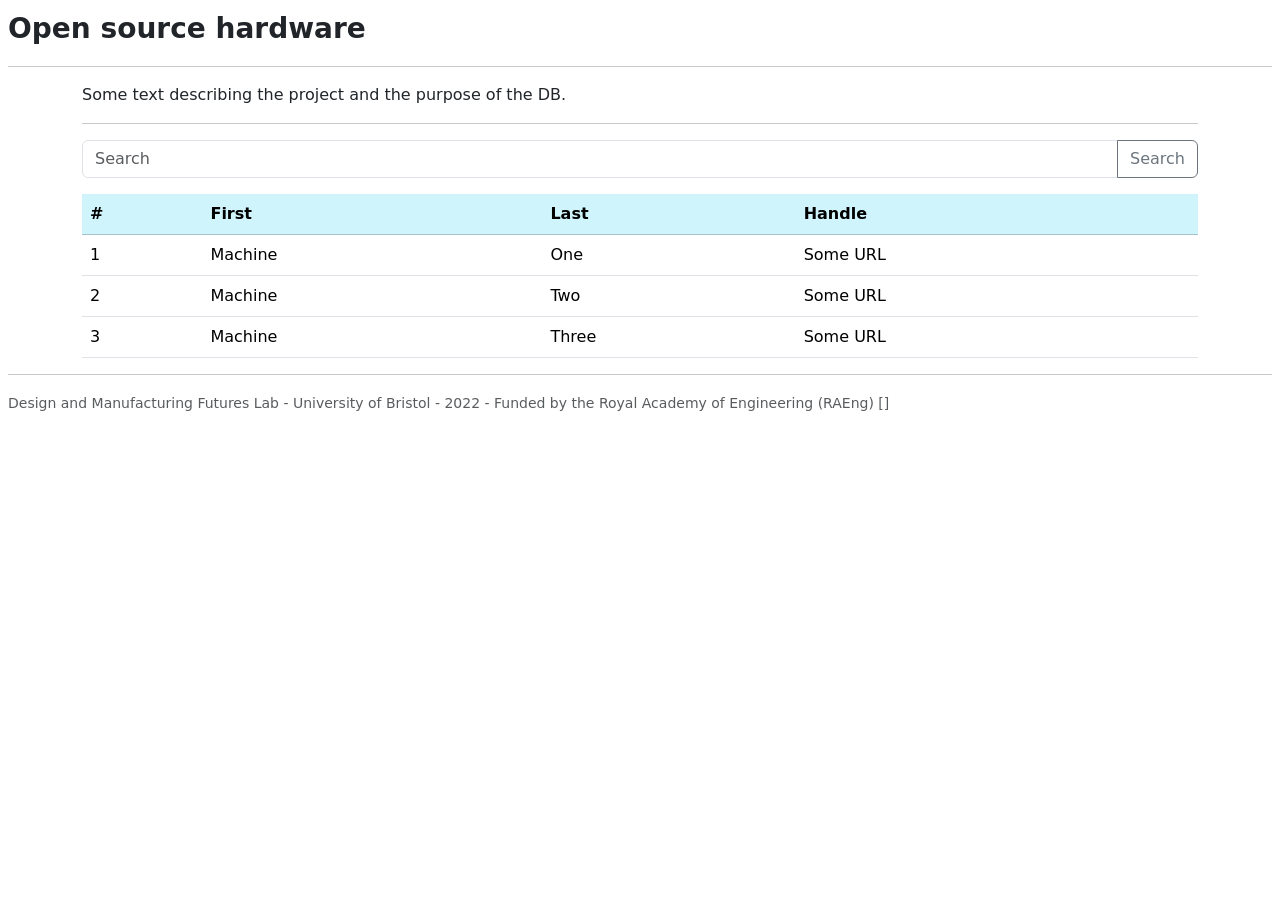
==== docs/index.html @ 44e5e558 "Initial Commit" ====
<!DOCTYPE html>
<html lang="en">
<head>
	<meta charset="UTF-8">
	<meta name="viewport" content="width=device-width, initial-scale=1.0">
	<meta http-equiv="X-UA-Compatible" content="ie=edge">
	<title>HTML 5 Boilerplate</title>
	<!-- Bootstrap -->
	<link href="https://cdn.jsdelivr.net/npm/bootstrap@5.2.1/dist/css/bootstrap.min.css" rel="stylesheet" integrity="sha384-iYQeCzEYFbKjA/T2uDLTpkwGzCiq6soy8tYaI1GyVh/UjpbCx/TYkiZhlZB6+fzT" crossorigin="anonymous">
	<link href="./style.css" rel="stylesheet" >
</head>
<body class="p-2">
	
	<header>
		<span class="fs-3 fw-bold">Open source hardware</span>
		<hr />
	</header>

	<div class="container-sm">
		<p>Some text describing the project and the purpose of the DB.</p>
		<hr />
	</div>



	<div class="container-sm">
		<div class="input-group mb-3">
			<input 
				type="text" 
				class="form-control" 
				placeholder="Search"
				aria-label="Search"
				aria-describedby="search-btn"
				id="search-term"
			>
			<button
				class="btn btn-outline-secondary" 
				type="button"
				id="search-btn"
			>Search</button>
		</div>
	</div>

	<div class="container-sm">
		<table class="table table-hover">
			<thead class="table-info">
				<tr>
					<th scope="col">#</th>
					<th scope="col">First</th>
					<th scope="col">Last</th>
					<th scope="col">Handle</th>
				</tr>
			</thead>
			<tbody id="table-data">
			</tbody>
		</table>
	</div>

    <footer>
		<hr />
		<p class="text-muted"><small>Design and Manufacturing Futures Lab - University of Bristol - 2022 - Funded by the Royal Academy of Engineering (RAEng) []</small></p>
	</footer>
  
</body>

<script type="module" src="./main.mjs"></script>

<!-- Bootstrap -->
<script src="https://cdn.jsdelivr.net/npm/bootstrap@5.2.1/dist/js/bootstrap.bundle.min.js" integrity="sha384-u1OknCvxWvY5kfmNBILK2hRnQC3Pr17a+RTT6rIHI7NnikvbZlHgTPOOmMi466C8" crossorigin="anonymous"></script>

</html>
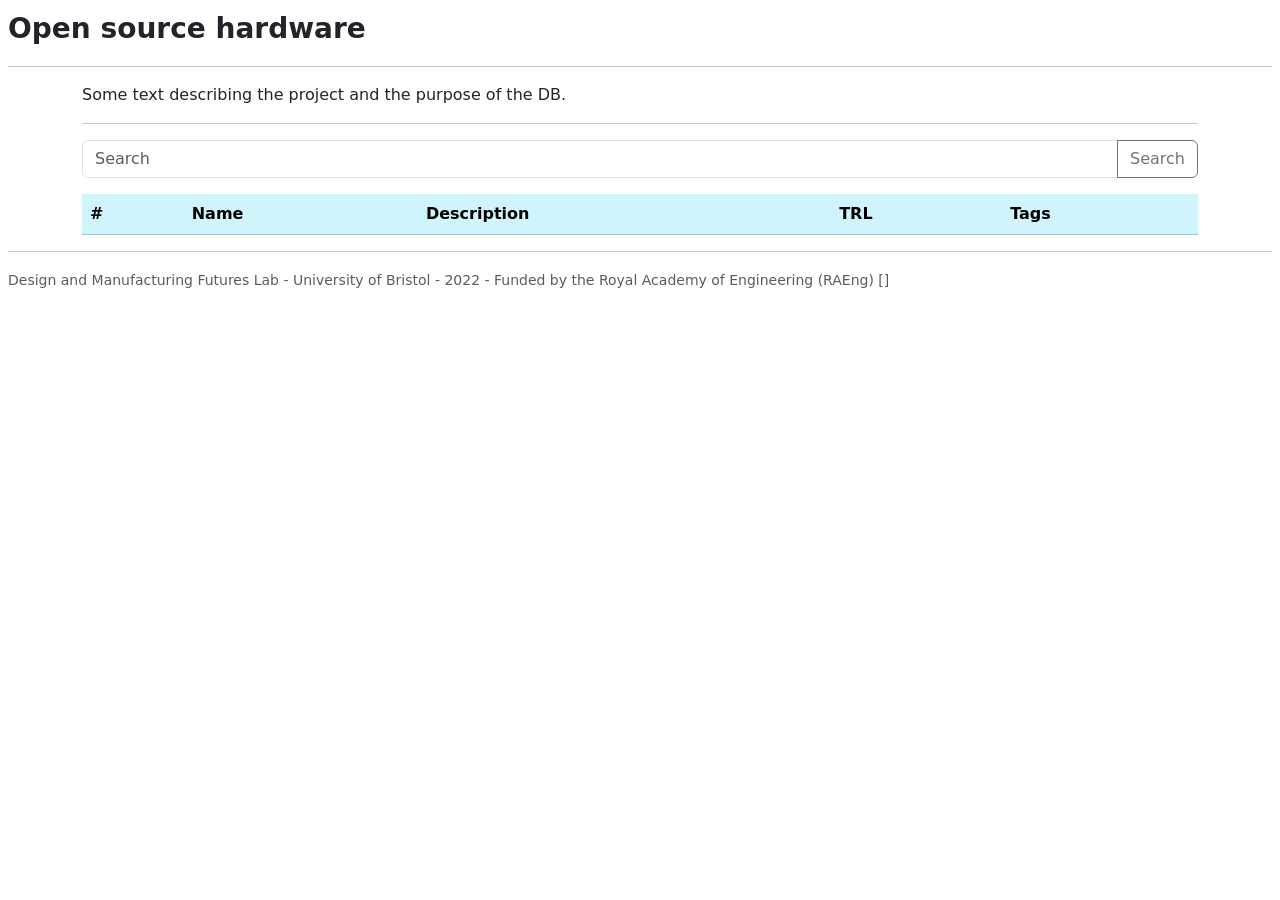
==== commit 9e3cd7cc: "Added csv and list to table" ====
--- a/docs/index.html
+++ b/docs/index.html
@@ -46,9 +46,10 @@
 			<thead class="table-info">
 				<tr>
 					<th scope="col">#</th>
-					<th scope="col">First</th>
-					<th scope="col">Last</th>
-					<th scope="col">Handle</th>
+					<th scope="col">Name</th>
+					<th scope="col">Description</th>
+					<th scope="col">TRL</th>
+					<th scope="col">Tags</th>
 				</tr>
 			</thead>
 			<tbody id="table-data">
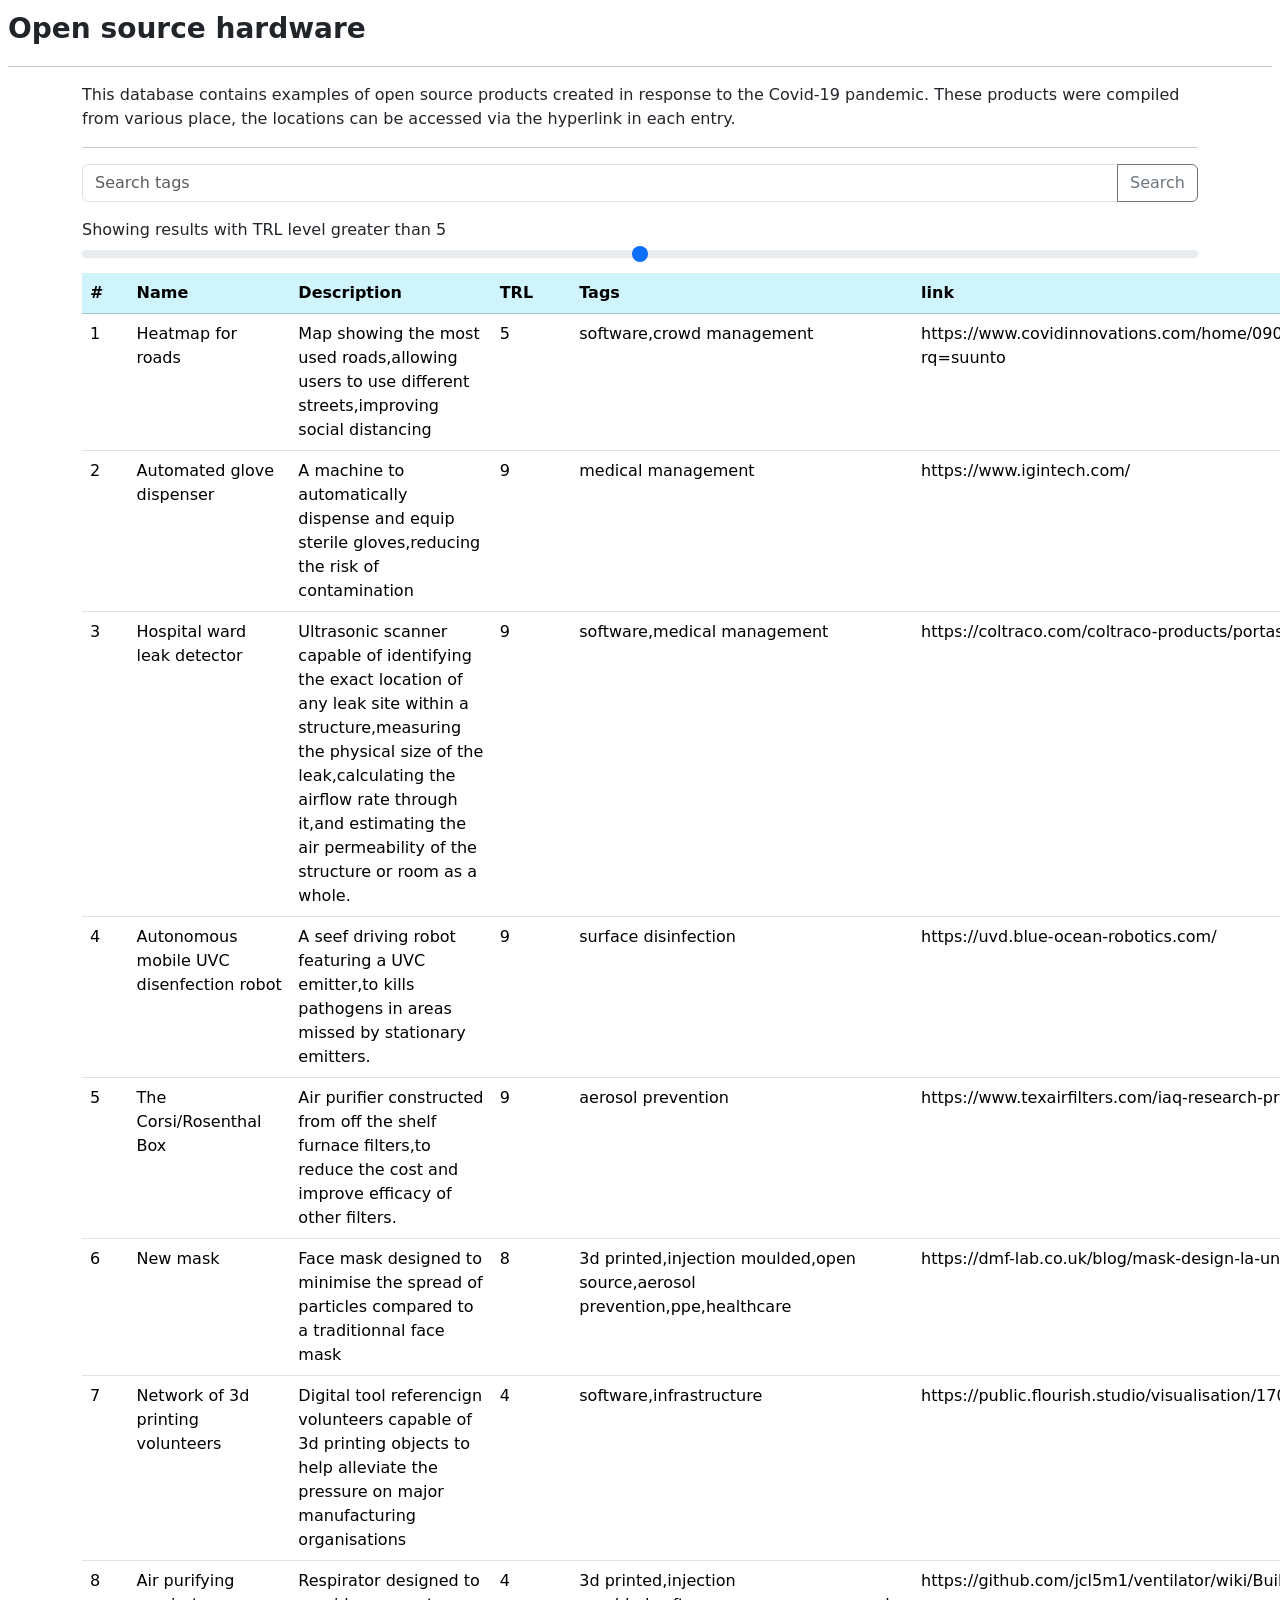
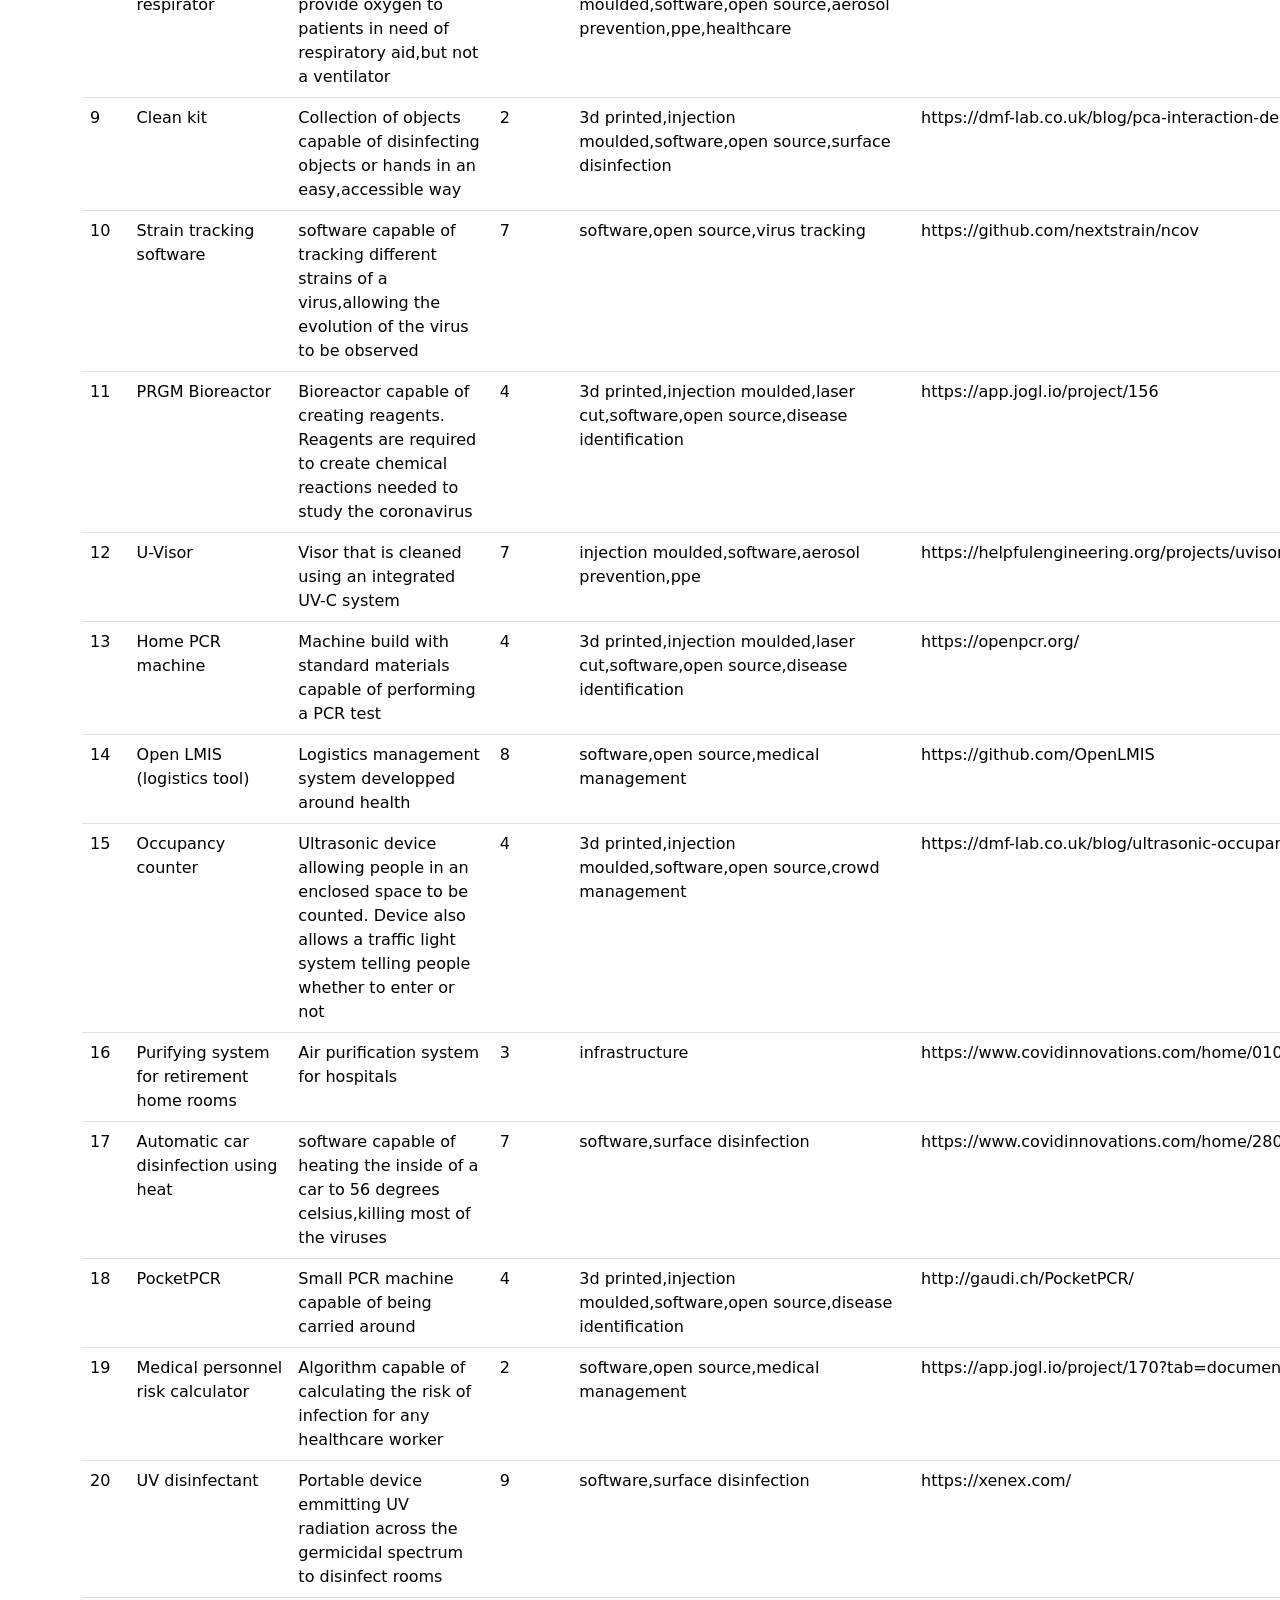
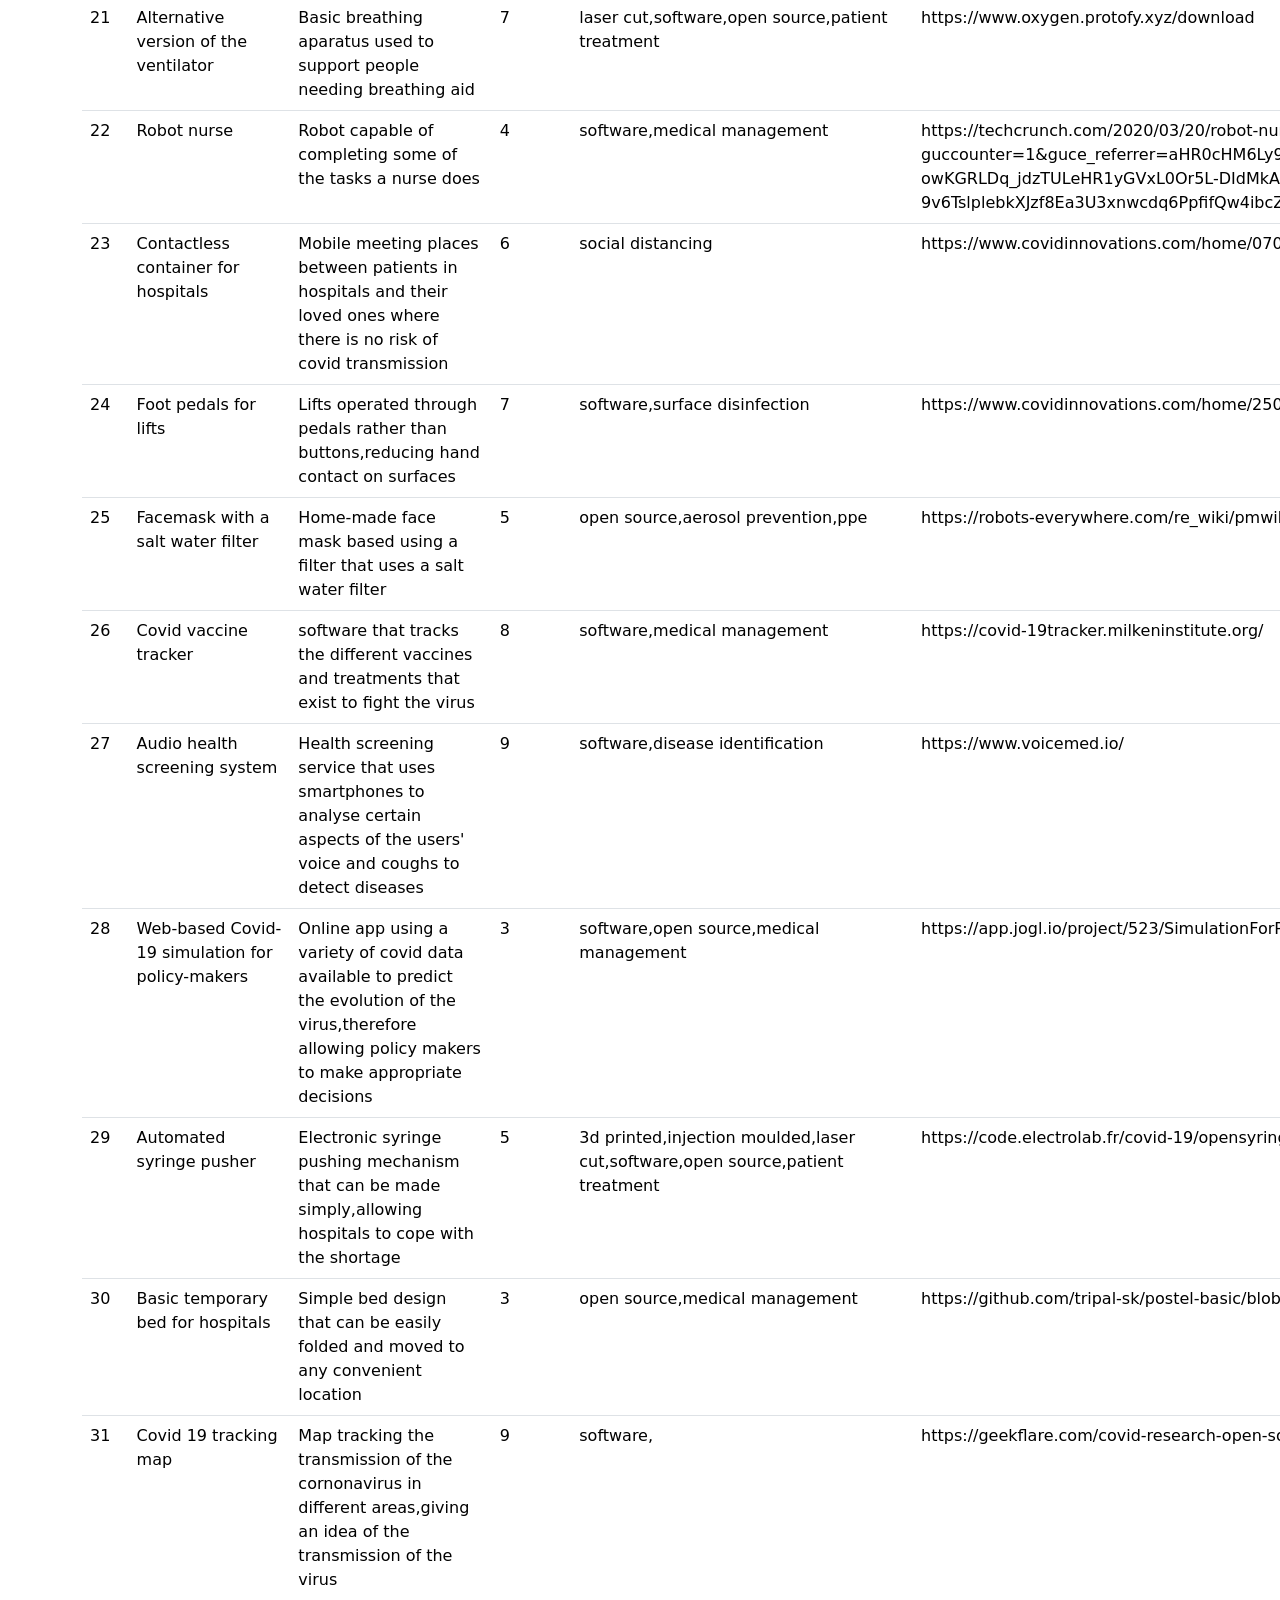
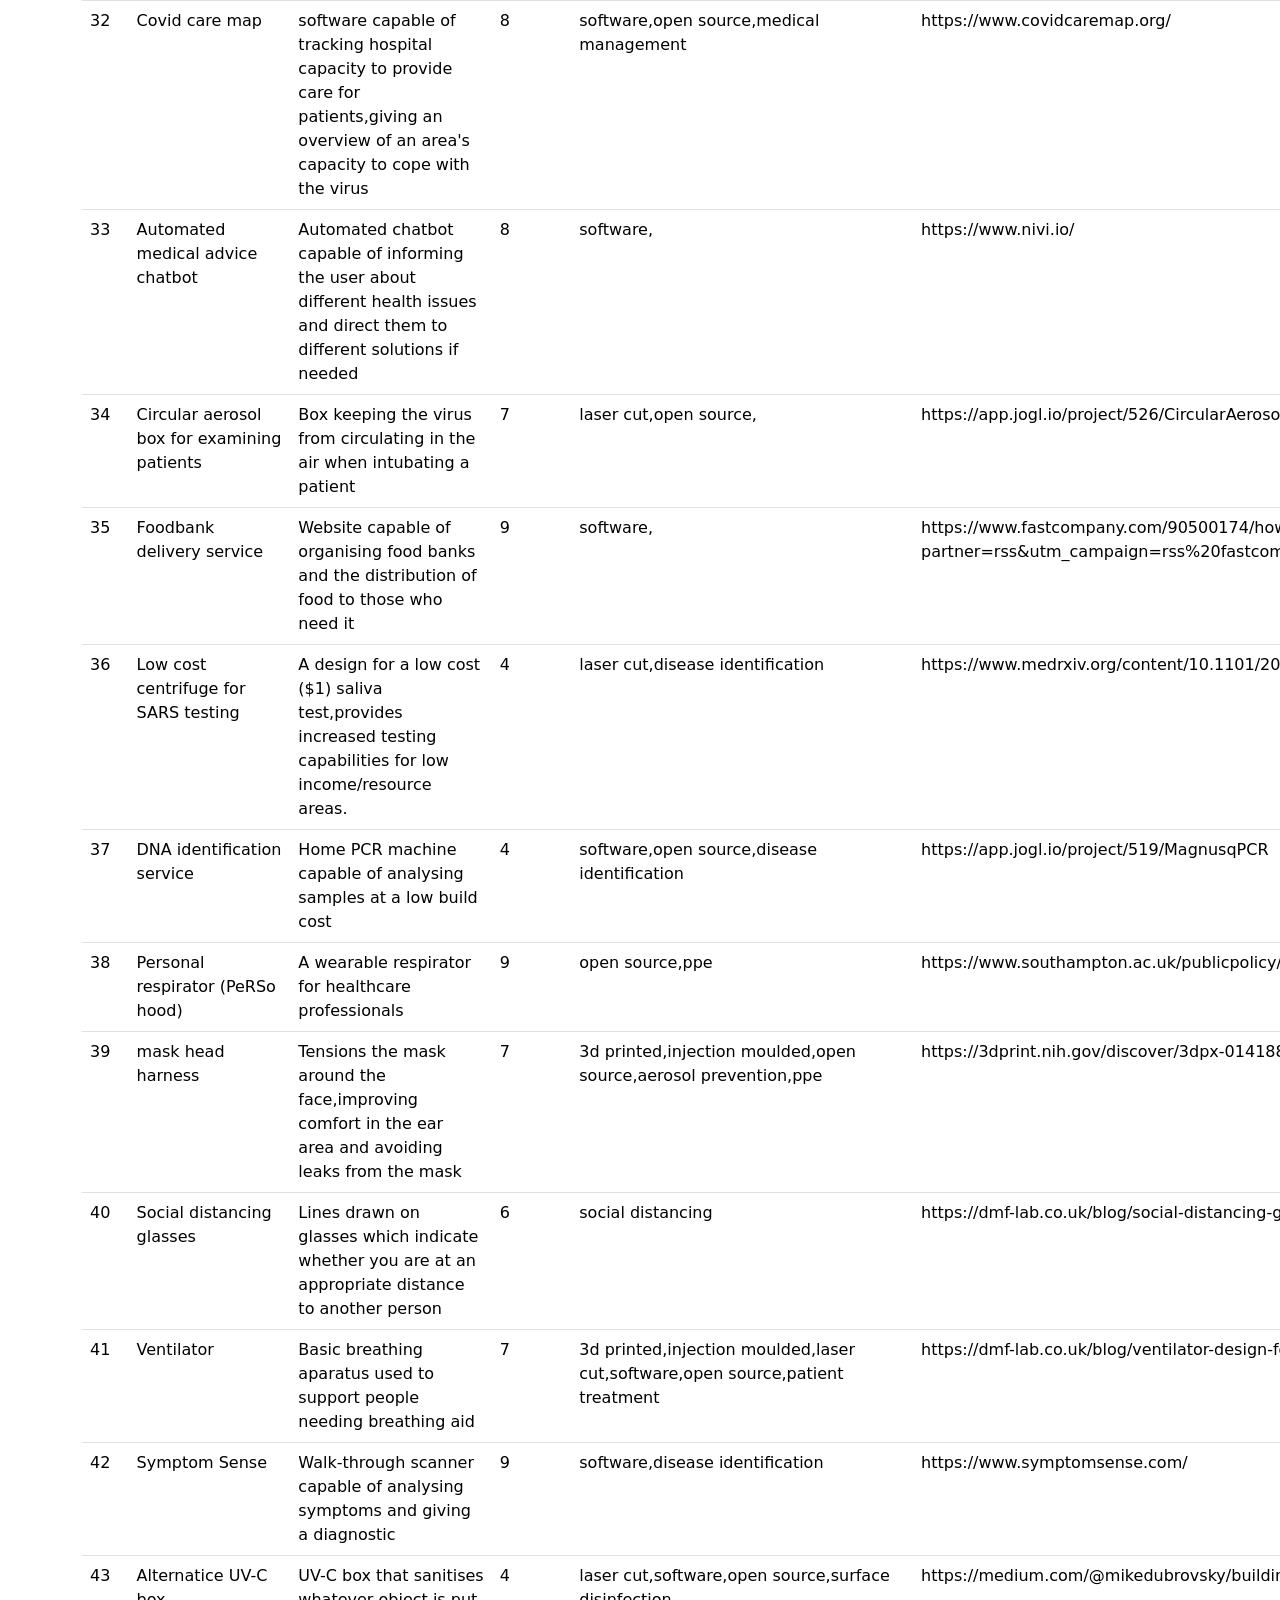
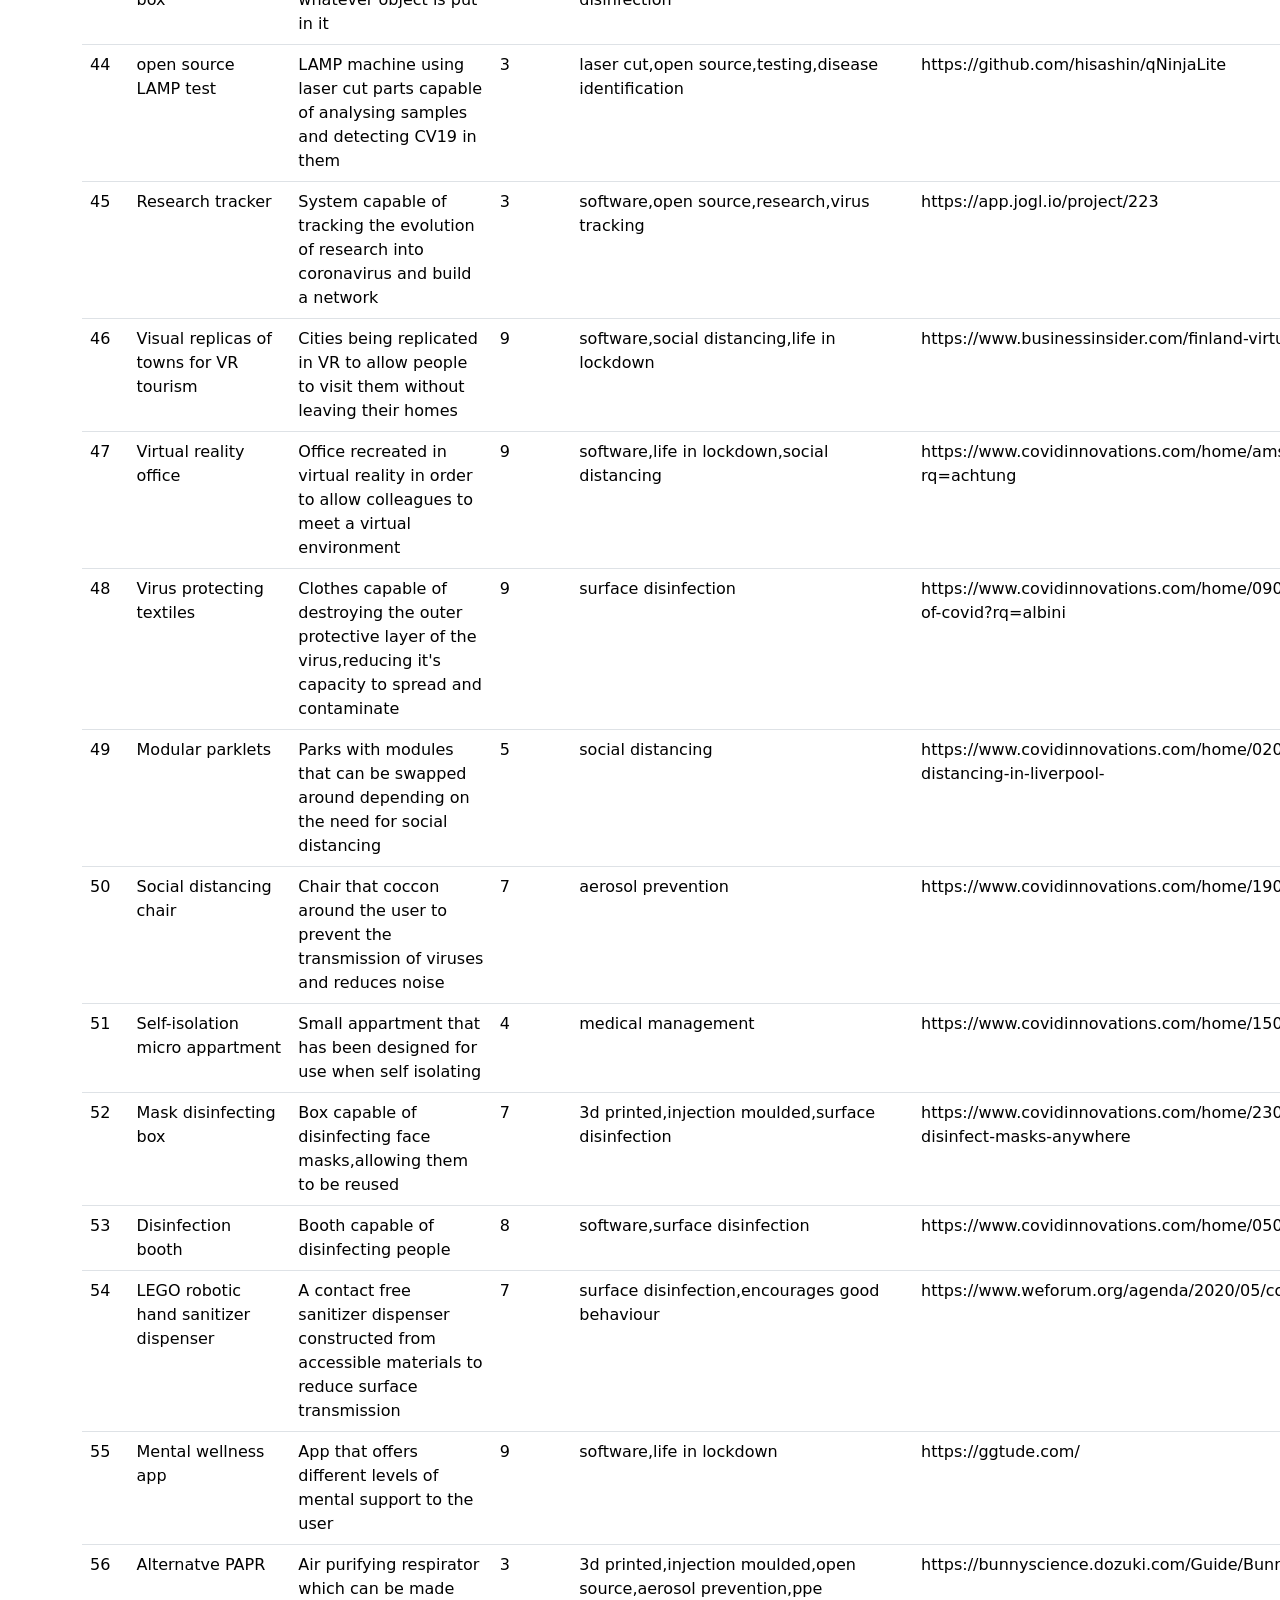
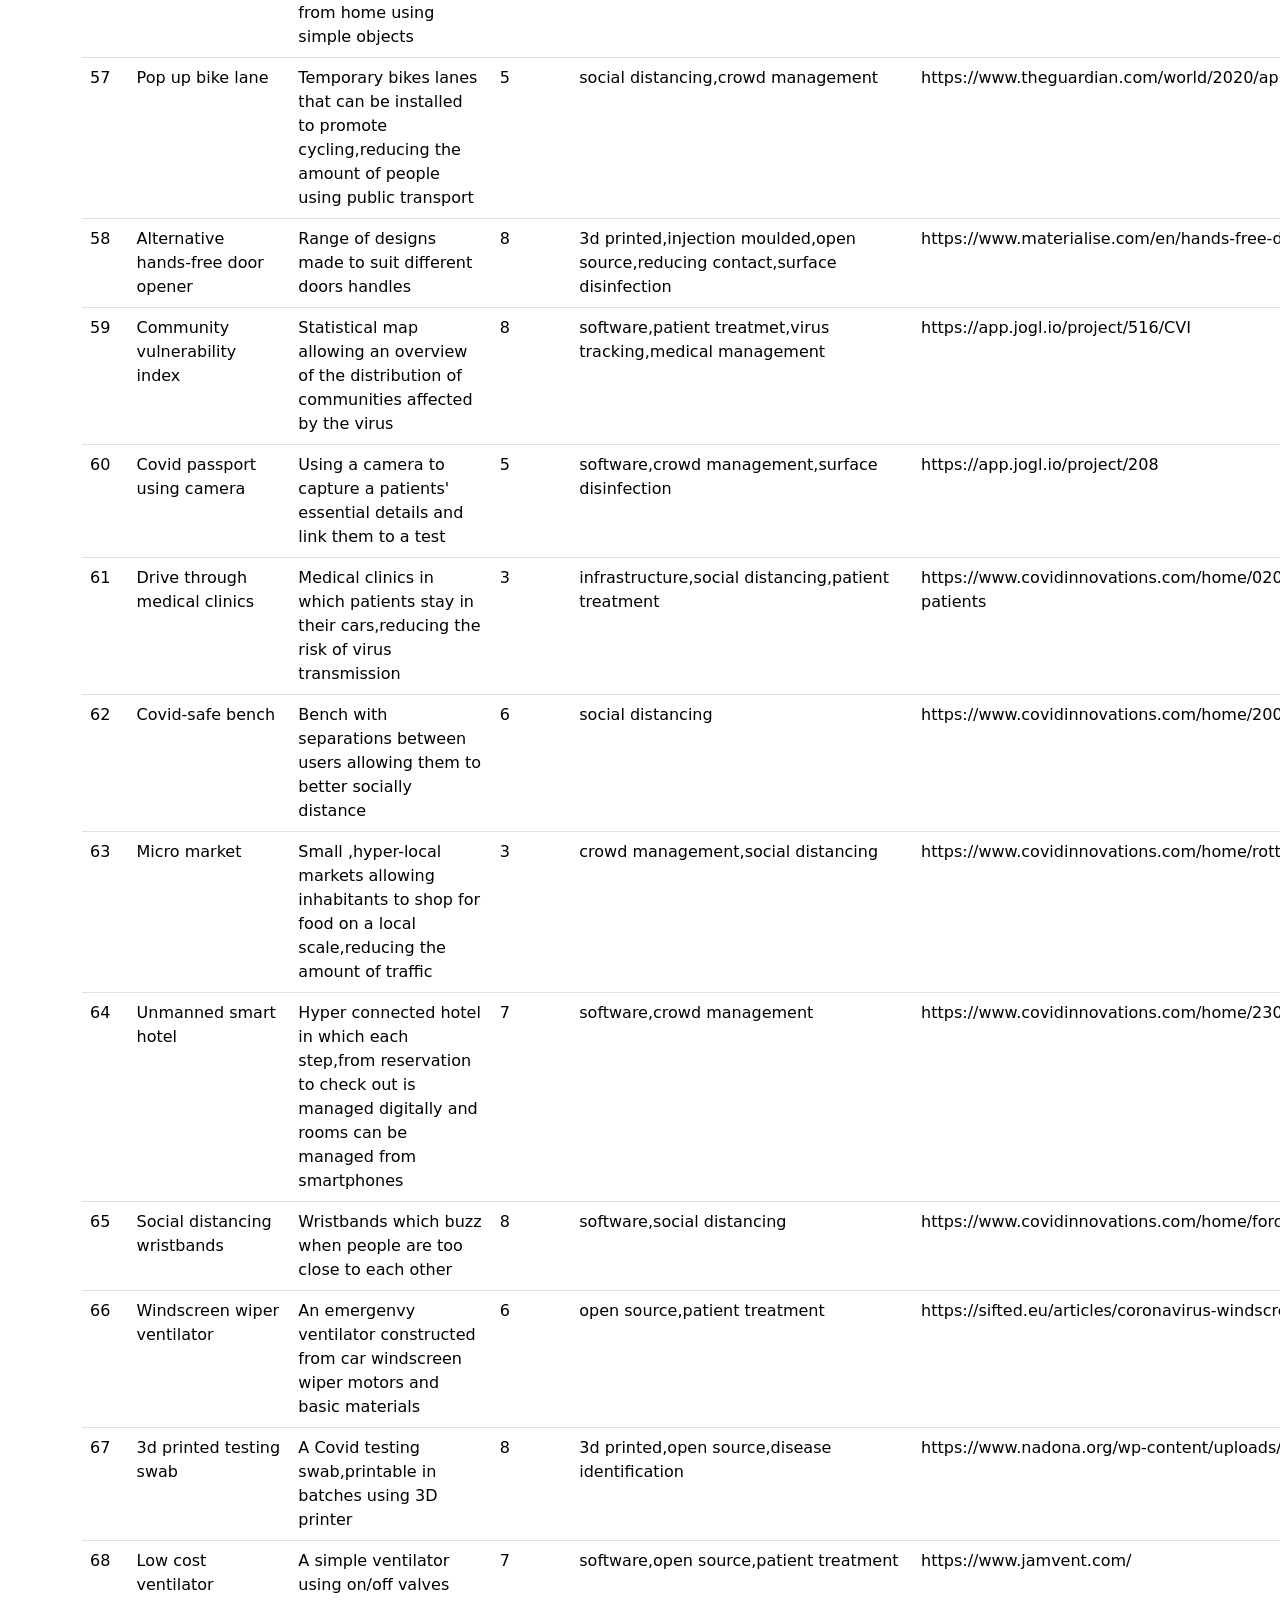
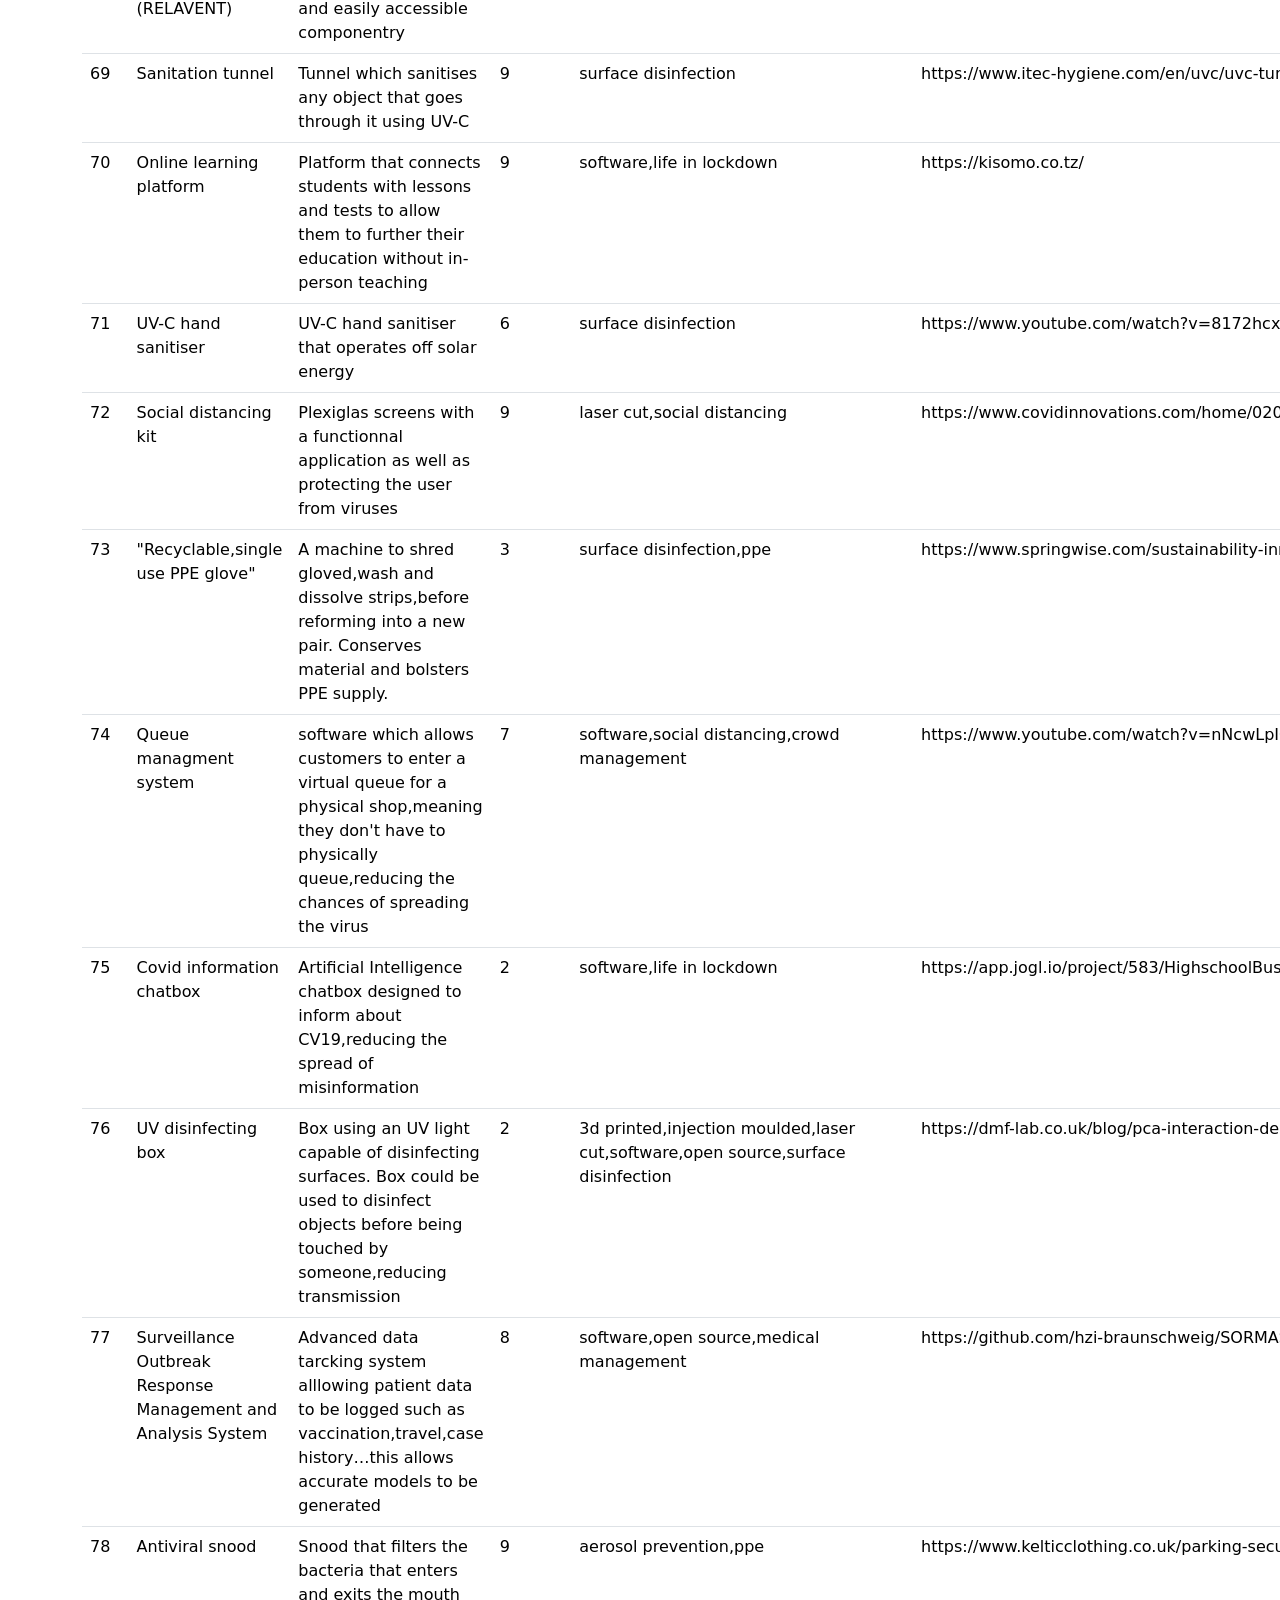
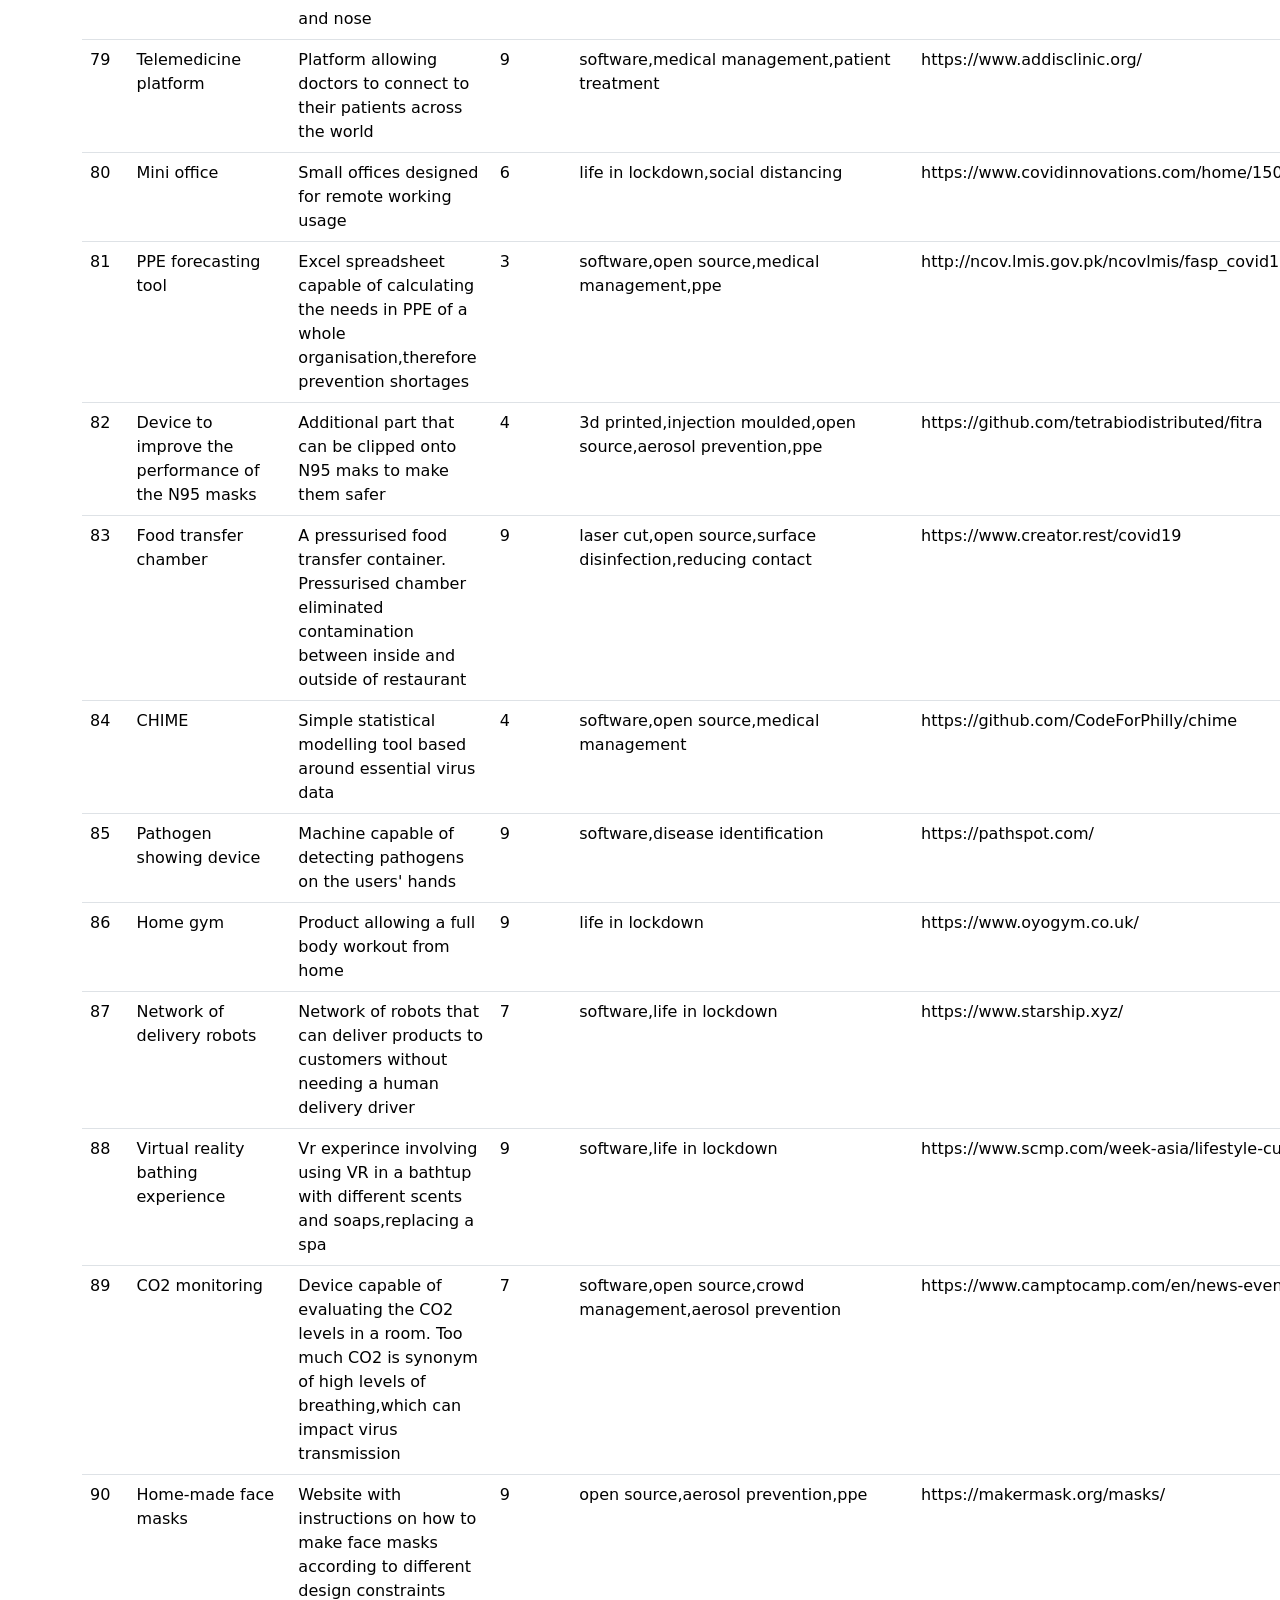
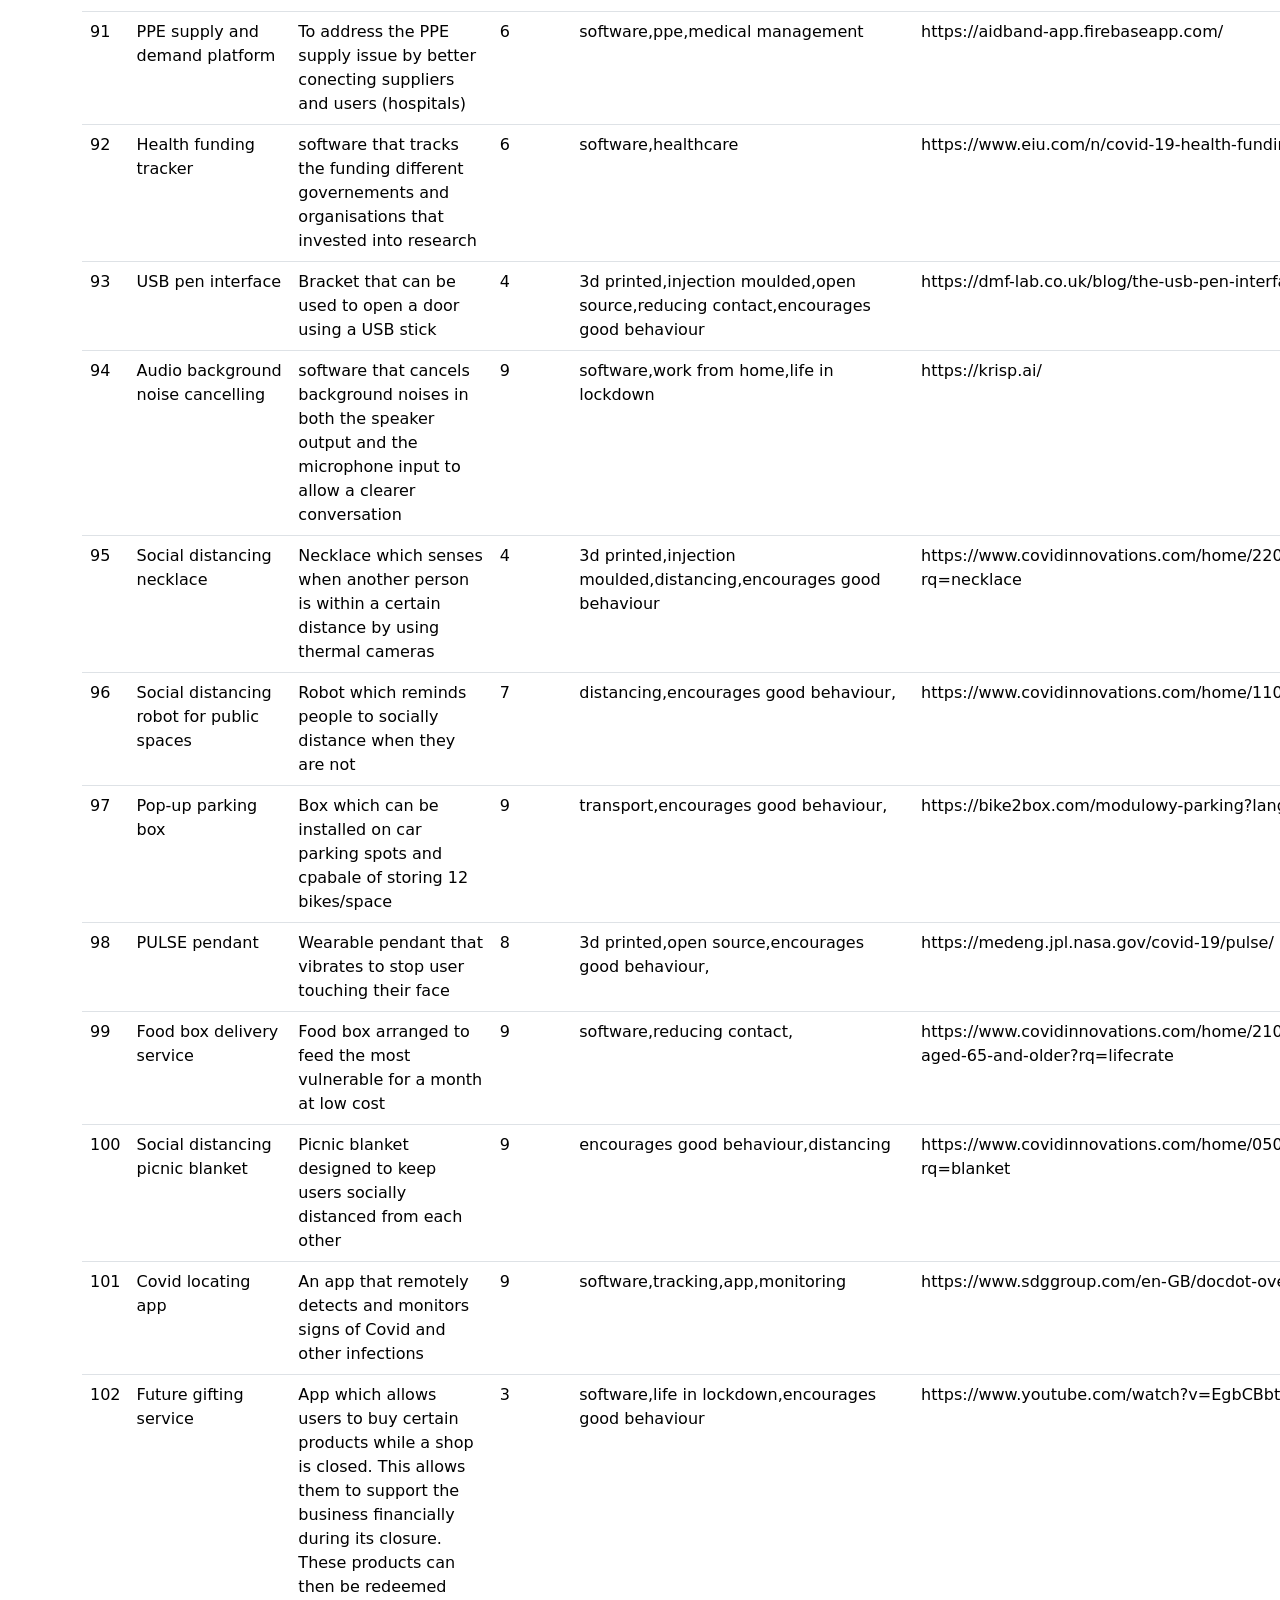
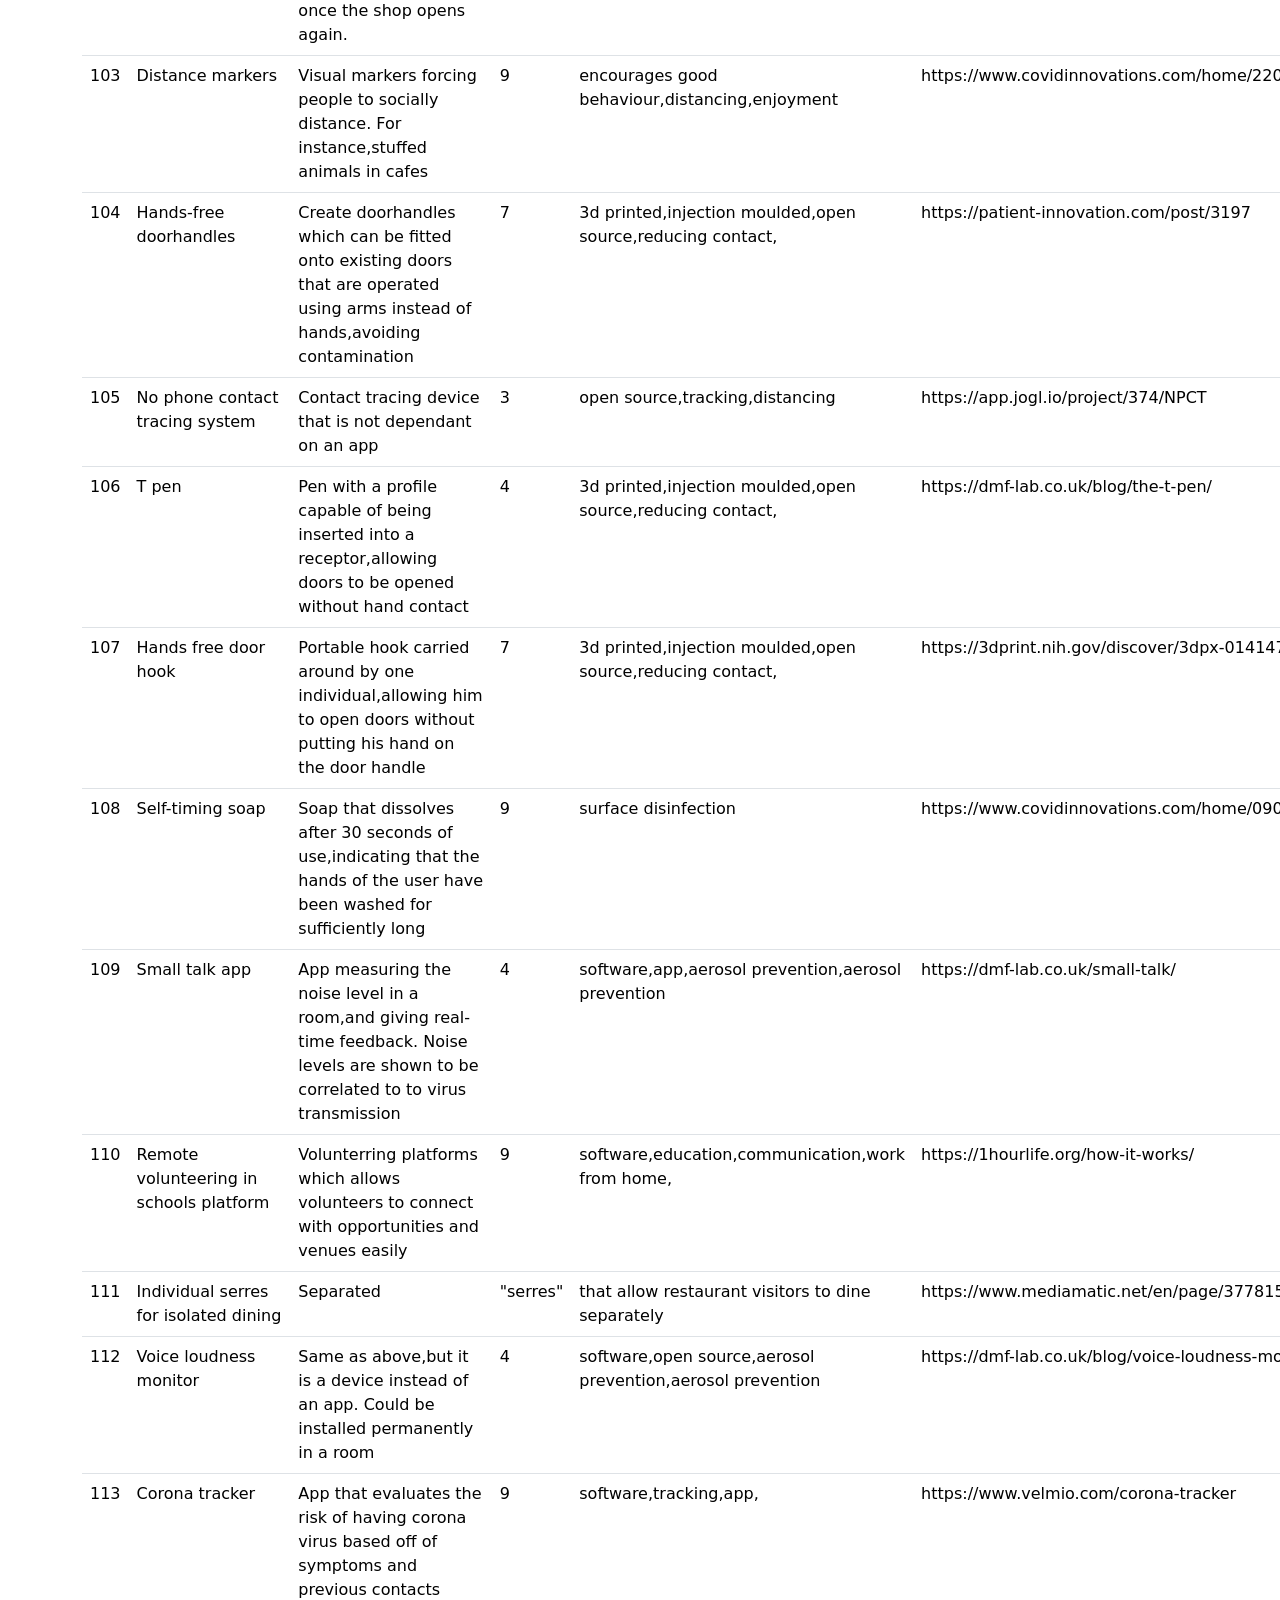
==== commit 874d4252: "Final commmit" ====
--- a/docs/index.html
+++ b/docs/index.html
@@ -17,7 +17,7 @@
 	</header>
 
 	<div class="container-sm">
-		<p>Some text describing the project and the purpose of the DB.</p>
+		<p>This database contains examples of open source products created in response to the Covid-19 pandemic. These products were compiled from various place, the locations can be accessed via the hyperlink in each entry.</p>
 		<hr />
 	</div>
 
@@ -28,8 +28,8 @@
 			<input 
 				type="text" 
 				class="form-control" 
-				placeholder="Search"
-				aria-label="Search"
+				placeholder="Search tags"
+				aria-label="Search tags"
 				aria-describedby="search-btn"
 				id="search-term"
 			>
@@ -41,15 +41,32 @@
 		</div>
 	</div>
 
+	<div class="container">
+		<label for="selectInput" class="pull-left">Showing results with TRL level greater than </label>
+
+		<output id="output">5</output>
+
+		<!-- Filter by TRL: <b> 1</b> <input data-slider-id="selectInput" type="range" class="span2" value="50" data-slider-min="1" data-slider-max="9" data-slider-step="1"/> <b> 9</b> -->
+		<!-- <label for="customRange3" class="form-label">Filter by TRL</label> -->
+		<!-- <label for="" class="pull-right">9</label> -->
+		<!-- <b>1</b> -->
+		<input type="range" class="form-range" min="1" max="9" step="1" id="selectInput">	
+		<!-- <b>9</b> -->
+	</div>
+
+
+
+
 	<div class="container-sm">
 		<table class="table table-hover">
 			<thead class="table-info">
-				<tr>
+				<tr class="clickable-row" data-href="https://getbootstrap.com/docs/5.0/content/tables/">
 					<th scope="col">#</th>
 					<th scope="col">Name</th>
 					<th scope="col">Description</th>
 					<th scope="col">TRL</th>
 					<th scope="col">Tags</th>
+					<th scope="col">link</th>
 				</tr>
 			</thead>
 			<tbody id="table-data">
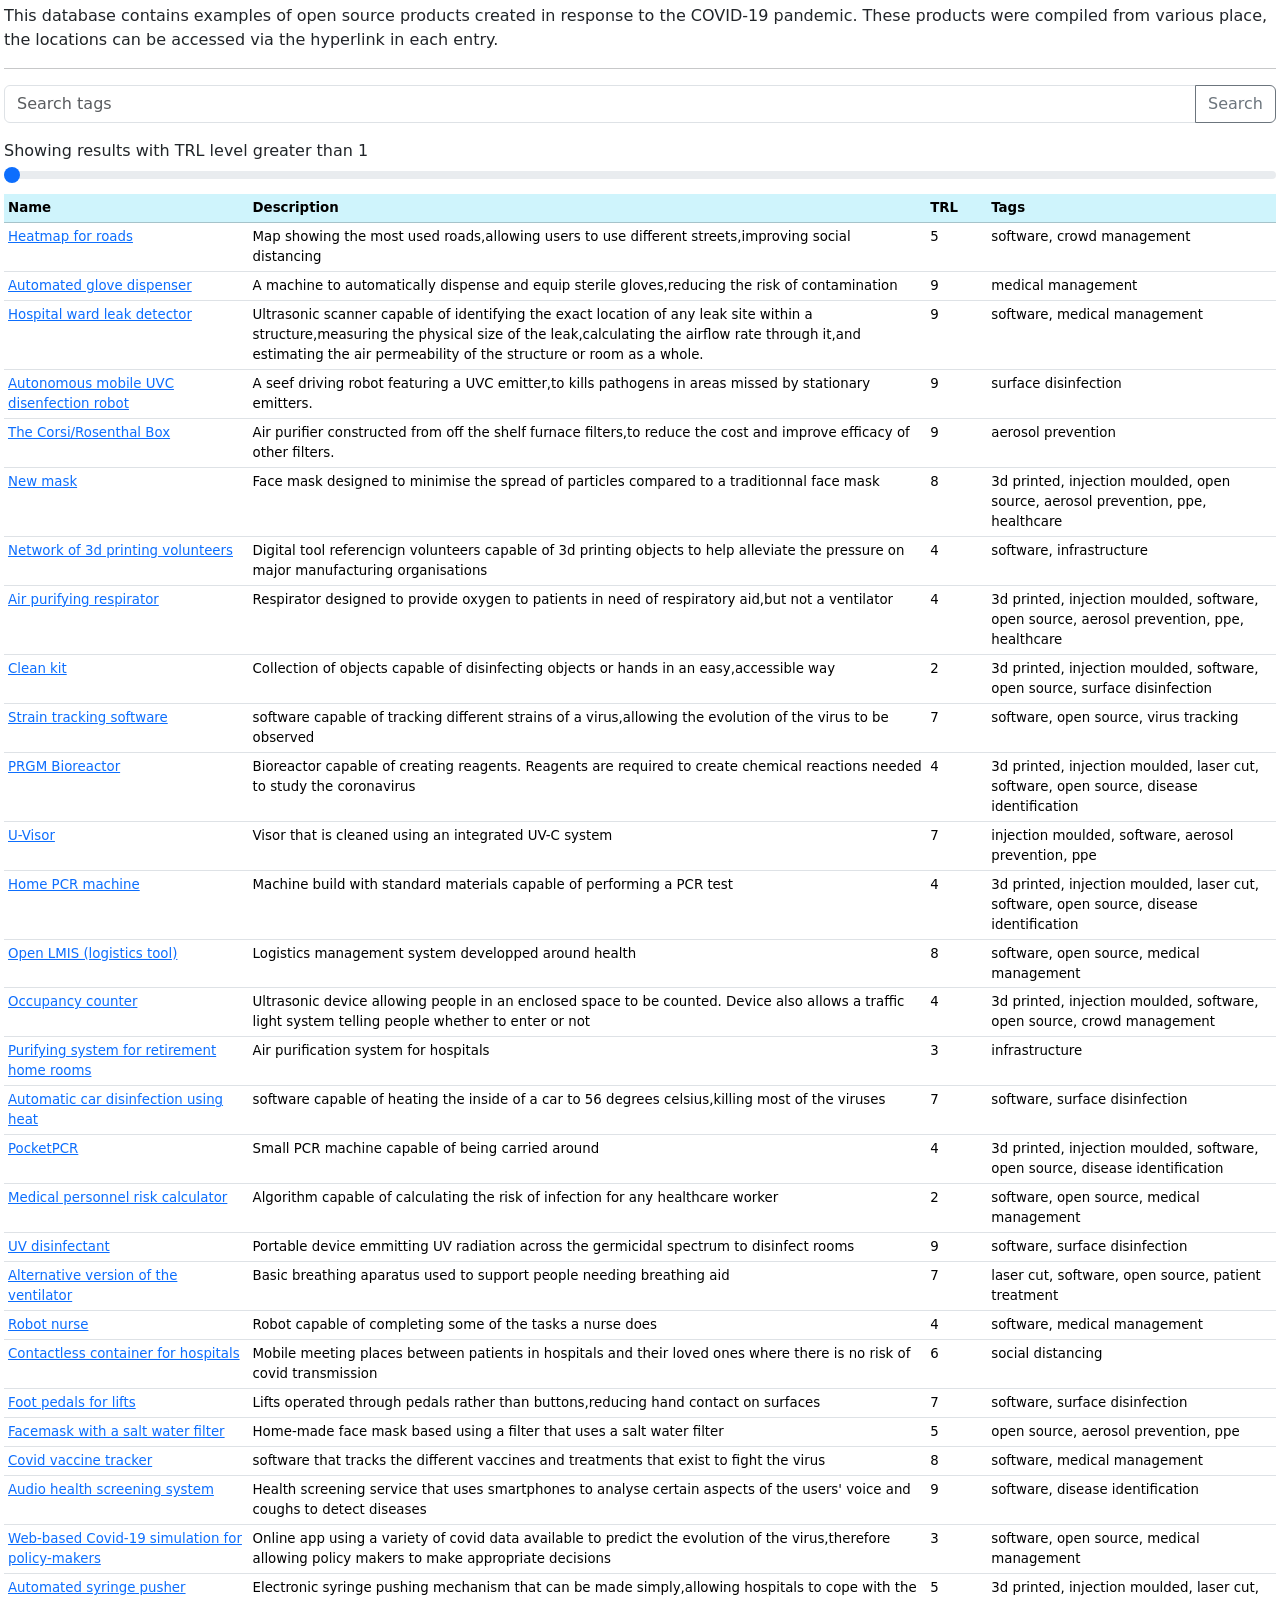
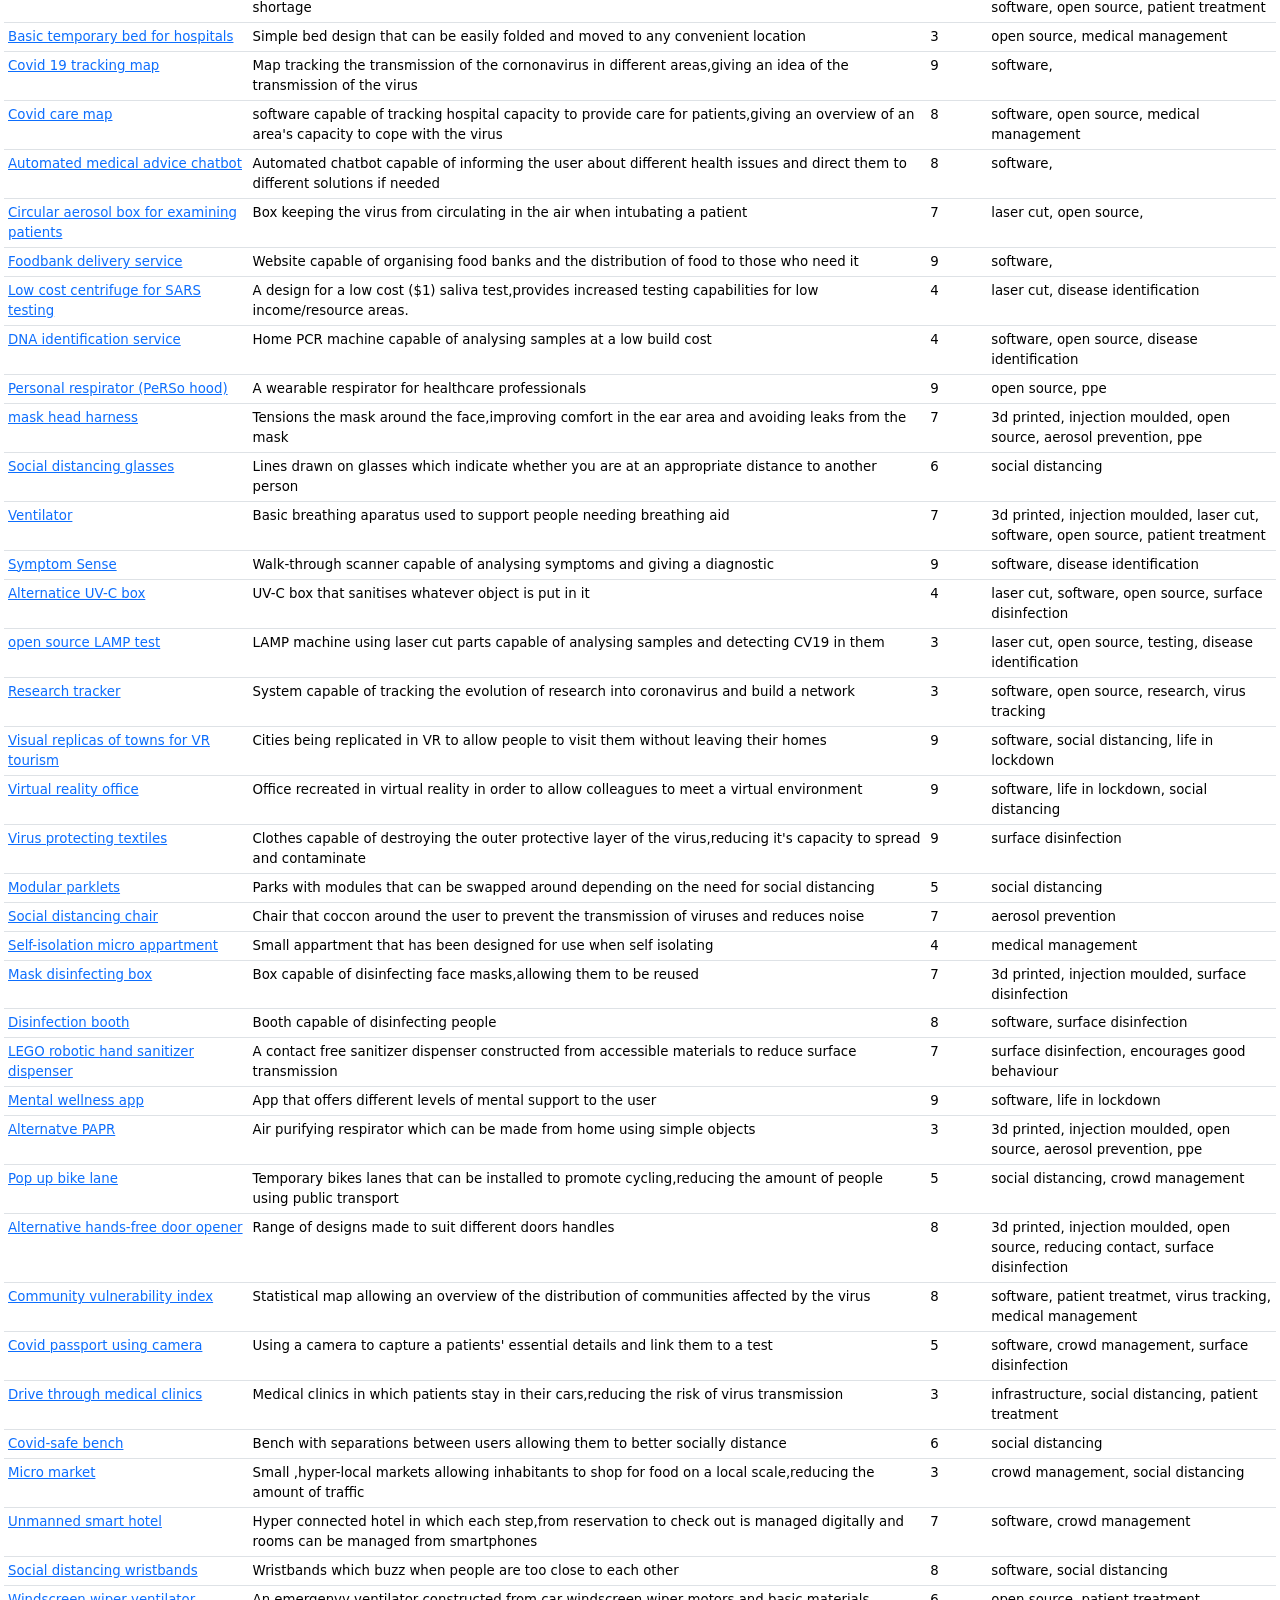
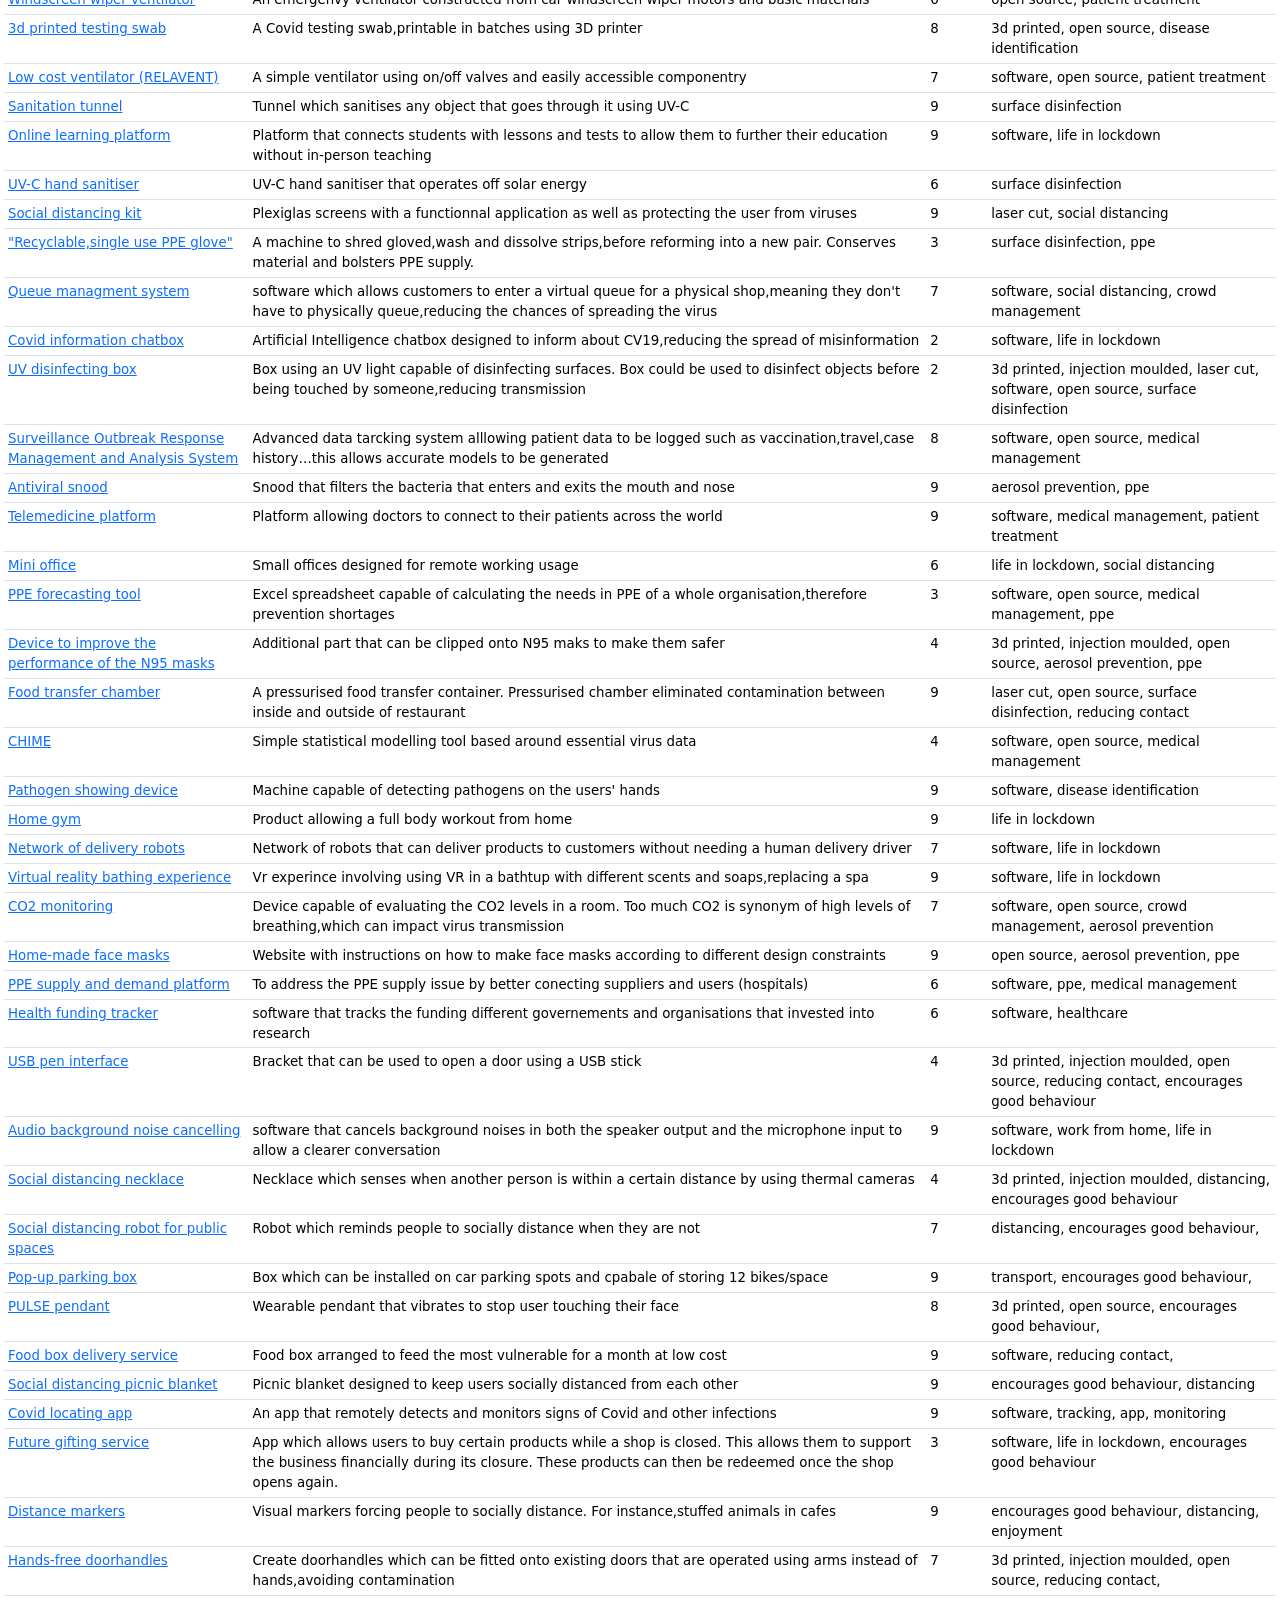
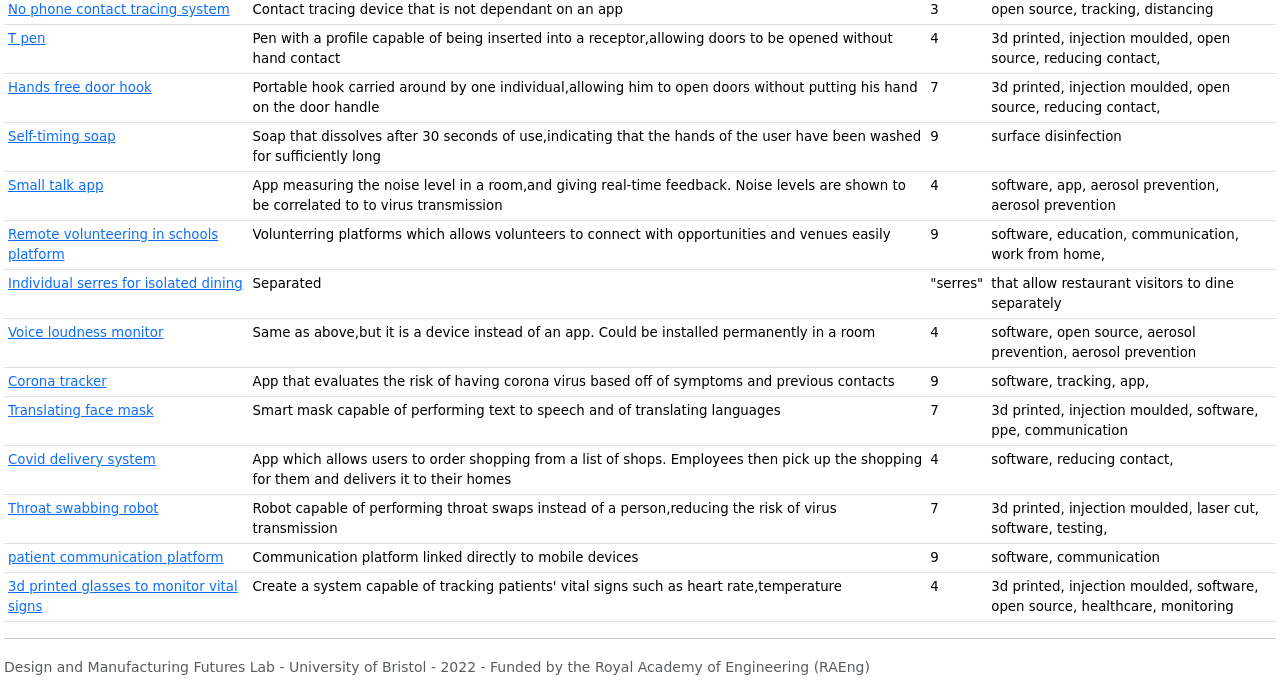
==== commit a83d003e: "styling updates" ====
--- a/docs/index.html
+++ b/docs/index.html
@@ -4,79 +4,55 @@
 	<meta charset="UTF-8">
 	<meta name="viewport" content="width=device-width, initial-scale=1.0">
 	<meta http-equiv="X-UA-Compatible" content="ie=edge">
-	<title>HTML 5 Boilerplate</title>
+	<title>PCA Catalogue</title>
 	<!-- Bootstrap -->
 	<link href="https://cdn.jsdelivr.net/npm/bootstrap@5.2.1/dist/css/bootstrap.min.css" rel="stylesheet" integrity="sha384-iYQeCzEYFbKjA/T2uDLTpkwGzCiq6soy8tYaI1GyVh/UjpbCx/TYkiZhlZB6+fzT" crossorigin="anonymous">
 	<link href="./style.css" rel="stylesheet" >
 </head>
-<body class="p-2">
-	
-	<header>
-		<span class="fs-3 fw-bold">Open source hardware</span>
-		<hr />
-	</header>
+<body class="p-1">
 
-	<div class="container-sm">
-		<p>This database contains examples of open source products created in response to the Covid-19 pandemic. These products were compiled from various place, the locations can be accessed via the hyperlink in each entry.</p>
-		<hr />
+
+	<p>This database contains examples of open source products created in response to the COVID-19 pandemic. These products were compiled from various place, the locations can be accessed via the hyperlink in each entry.</p>
+	<hr />
+
+	<div class="input-group mb-3">
+		<input 
+			type="text" 
+			class="form-control" 
+			placeholder="Search tags"
+			aria-label="Search tags"
+			aria-describedby="search-btn"
+			id="search-term"
+		>
+		<button
+			class="btn btn-outline-secondary" 
+			type="button"
+			id="search-btn"
+		>Search</button>
 	</div>
 
+	<label for="selectInput" class="pull-left">Showing results with TRL level greater than </label>
 
+	<output id="trl-value">1</output>
 
-	<div class="container-sm">
-		<div class="input-group mb-3">
-			<input 
-				type="text" 
-				class="form-control" 
-				placeholder="Search tags"
-				aria-label="Search tags"
-				aria-describedby="search-btn"
-				id="search-term"
-			>
-			<button
-				class="btn btn-outline-secondary" 
-				type="button"
-				id="search-btn"
-			>Search</button>
-		</div>
-	</div>
+	<input type="range" class="form-range" min="1" max="9" step="1" id="slider">	
 
-	<div class="container">
-		<label for="selectInput" class="pull-left">Showing results with TRL level greater than </label>
-
-		<output id="output">5</output>
-
-		<!-- Filter by TRL: <b> 1</b> <input data-slider-id="selectInput" type="range" class="span2" value="50" data-slider-min="1" data-slider-max="9" data-slider-step="1"/> <b> 9</b> -->
-		<!-- <label for="customRange3" class="form-label">Filter by TRL</label> -->
-		<!-- <label for="" class="pull-right">9</label> -->
-		<!-- <b>1</b> -->
-		<input type="range" class="form-range" min="1" max="9" step="1" id="selectInput">	
-		<!-- <b>9</b> -->
-	</div>
-
-
-
-
-	<div class="container-sm">
-		<table class="table table-hover">
-			<thead class="table-info">
-				<tr class="clickable-row" data-href="https://getbootstrap.com/docs/5.0/content/tables/">
-					<th scope="col">#</th>
-					<th scope="col">Name</th>
-					<th scope="col">Description</th>
-					<th scope="col">TRL</th>
-					<th scope="col">Tags</th>
-					<th scope="col">link</th>
-				</tr>
-			</thead>
-			<tbody id="table-data">
-			</tbody>
-		</table>
-	</div>
+	<table class="table table-hover table-sm">
+		<thead class="table-info">
+			<tr class="clickable-row" data-href="https://getbootstrap.com/docs/5.0/content/tables/">
+				<th scope="col">Name</th>
+				<th scope="col">Description</th>
+				<th scope="col">TRL</th>
+				<th scope="col">Tags</th>
+			</tr>
+		</thead>
+		<tbody id="table-data">
+		</tbody>
+	</table>
 
     <footer>
 		<hr />
-		<p class="text-muted"><small>Design and Manufacturing Futures Lab - University of Bristol - 2022 - Funded by the Royal Academy of Engineering (RAEng) []</small></p>
+		<p class="text-muted"><small>Design and Manufacturing Futures Lab - University of Bristol - 2022 - Funded by the Royal Academy of Engineering (RAEng)</small></p>
 	</footer>
   
 </body>
--- a/docs/style.css
+++ b/docs/style.css
@@ -0,0 +1,3 @@
+.table {
+	font-size: 10pt;
+}
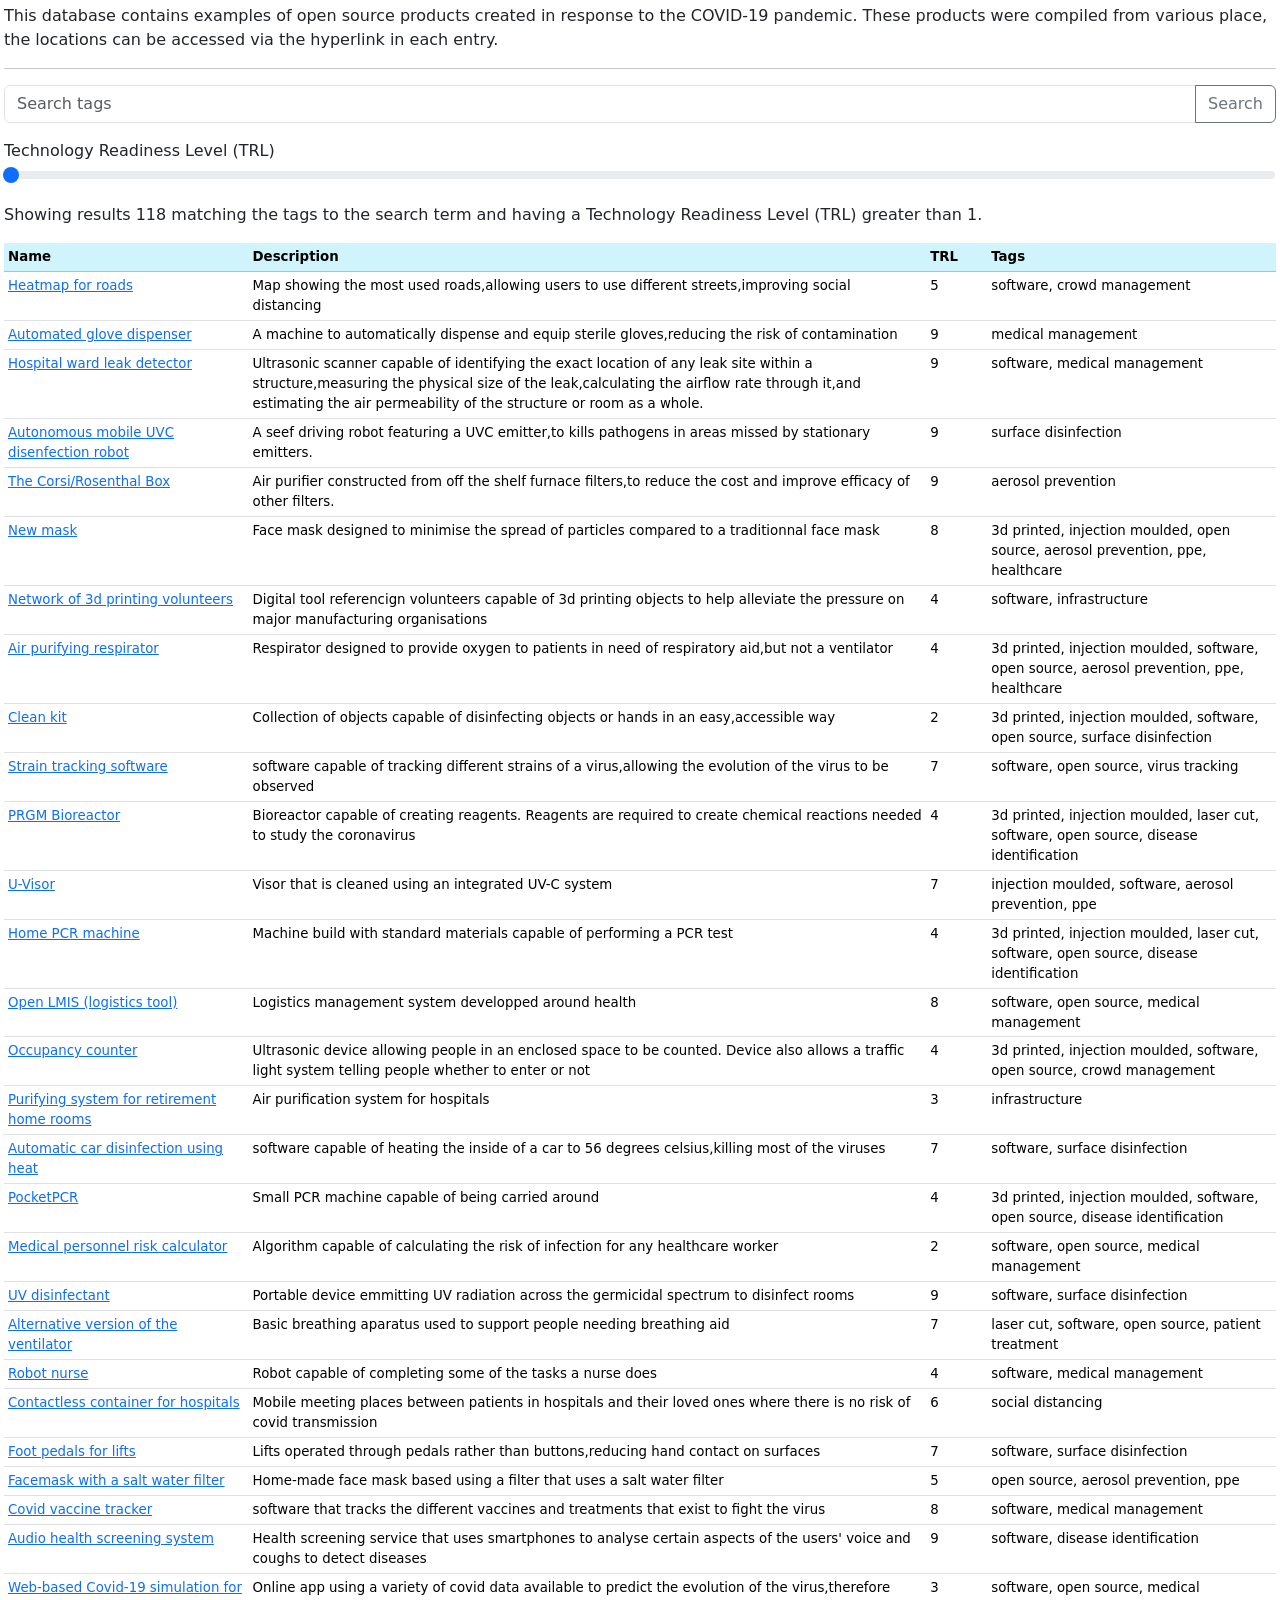
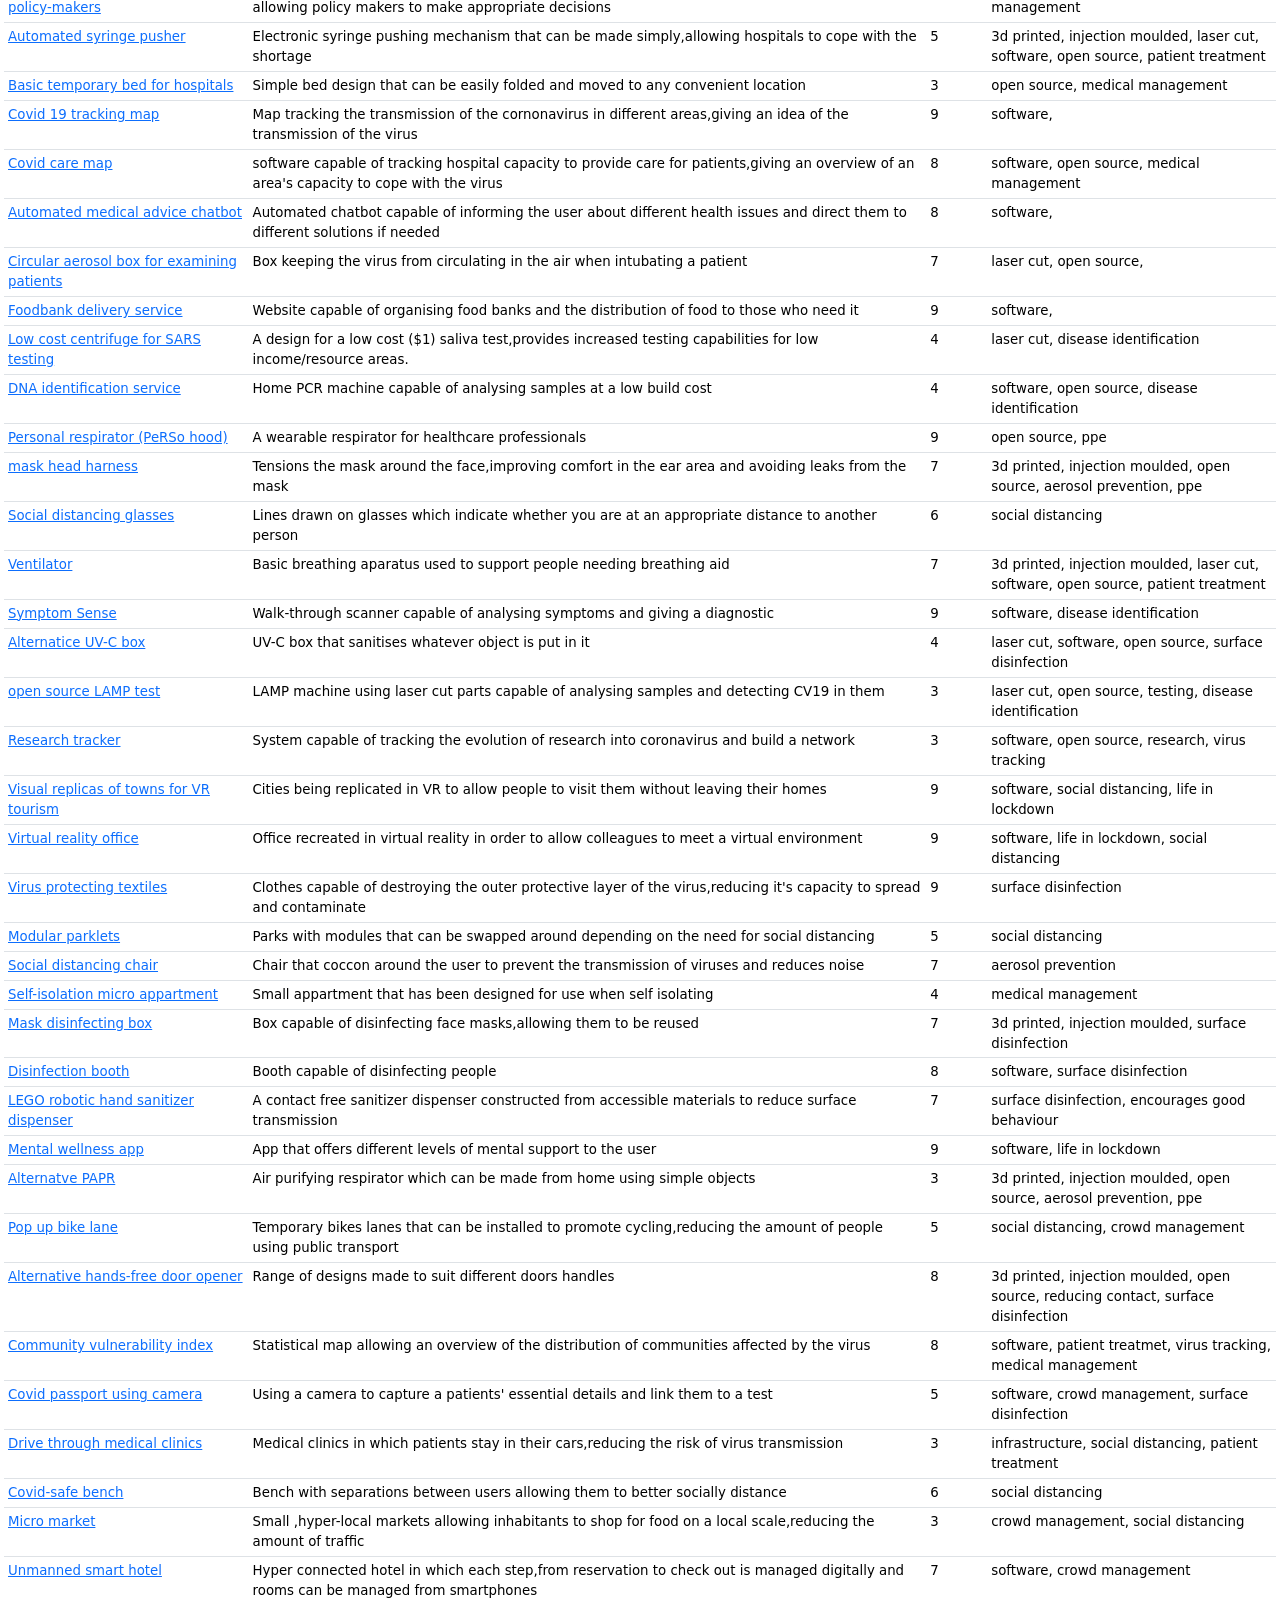
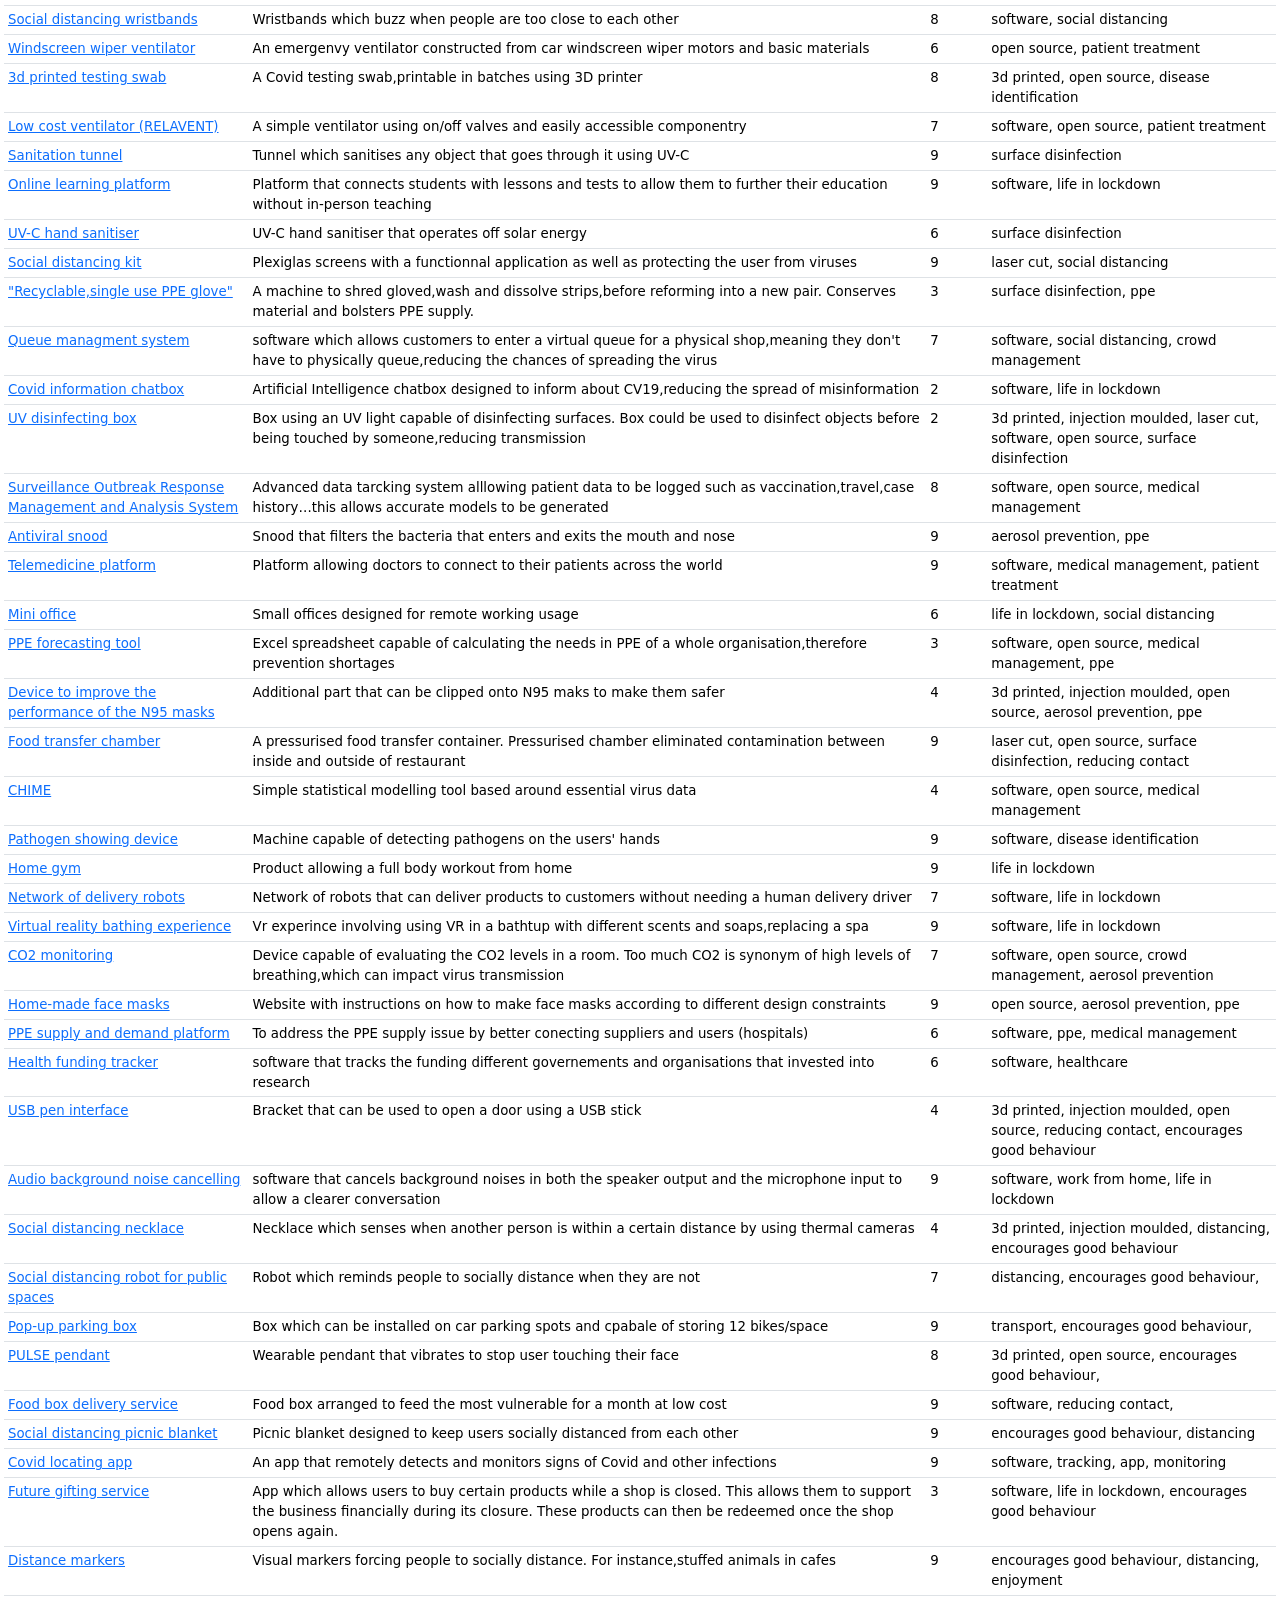
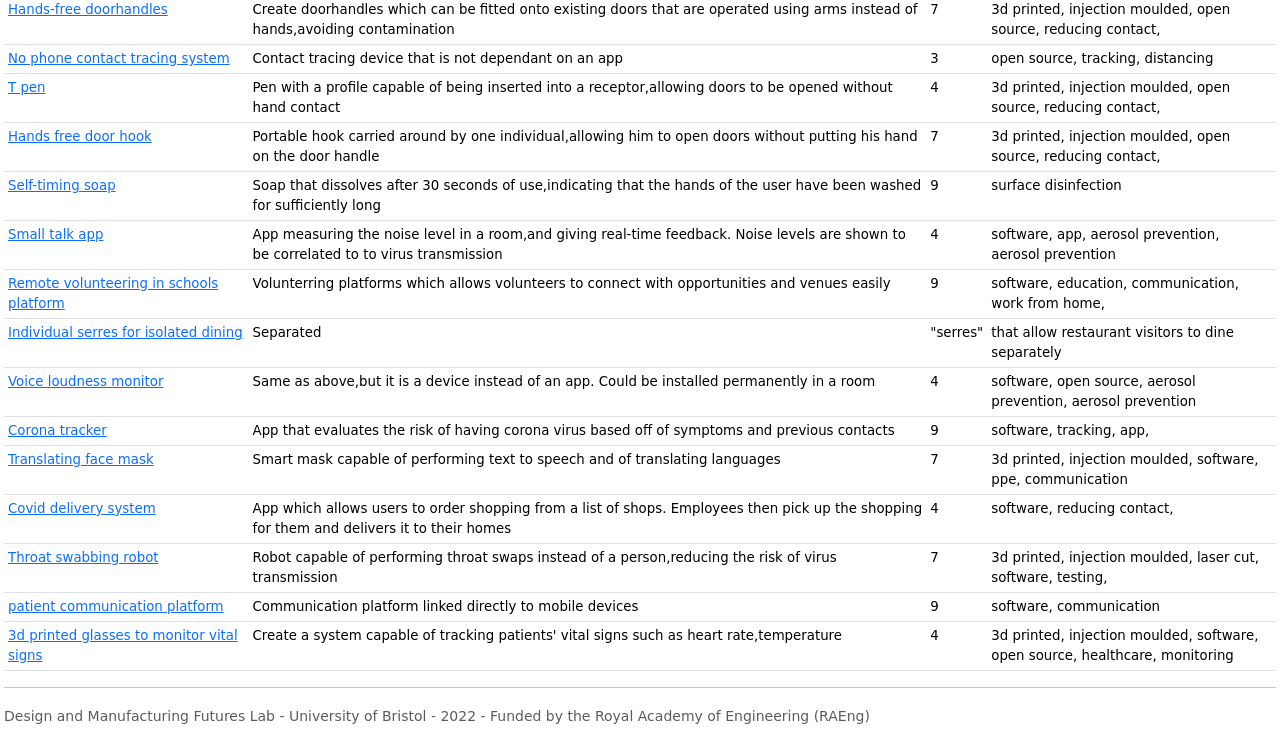
==== commit 292aa86d: "Adding the number of results to the page." ====
--- a/docs/index.html
+++ b/docs/index.html
@@ -31,11 +31,13 @@
 		>Search</button>
 	</div>
 
-	<label for="selectInput" class="pull-left">Showing results with TRL level greater than </label>
 
-	<output id="trl-value">1</output>
+	<div class="input-group mb-3">
+		<label for="selectInput" class="pull-left">Technology Readiness Level (TRL)</label>
+		<input type="range" class="form-range" min="1" max="9" step="1" id="slider">
+	</div>	
 
-	<input type="range" class="form-range" min="1" max="9" step="1" id="slider">	
+	<p>Showing results <span id="results"></span> matching the tags to the search term and having a Technology Readiness Level (TRL) greater than <span id="trl-value"></span>.</p>
 
 	<table class="table table-hover table-sm">
 		<thead class="table-info">
